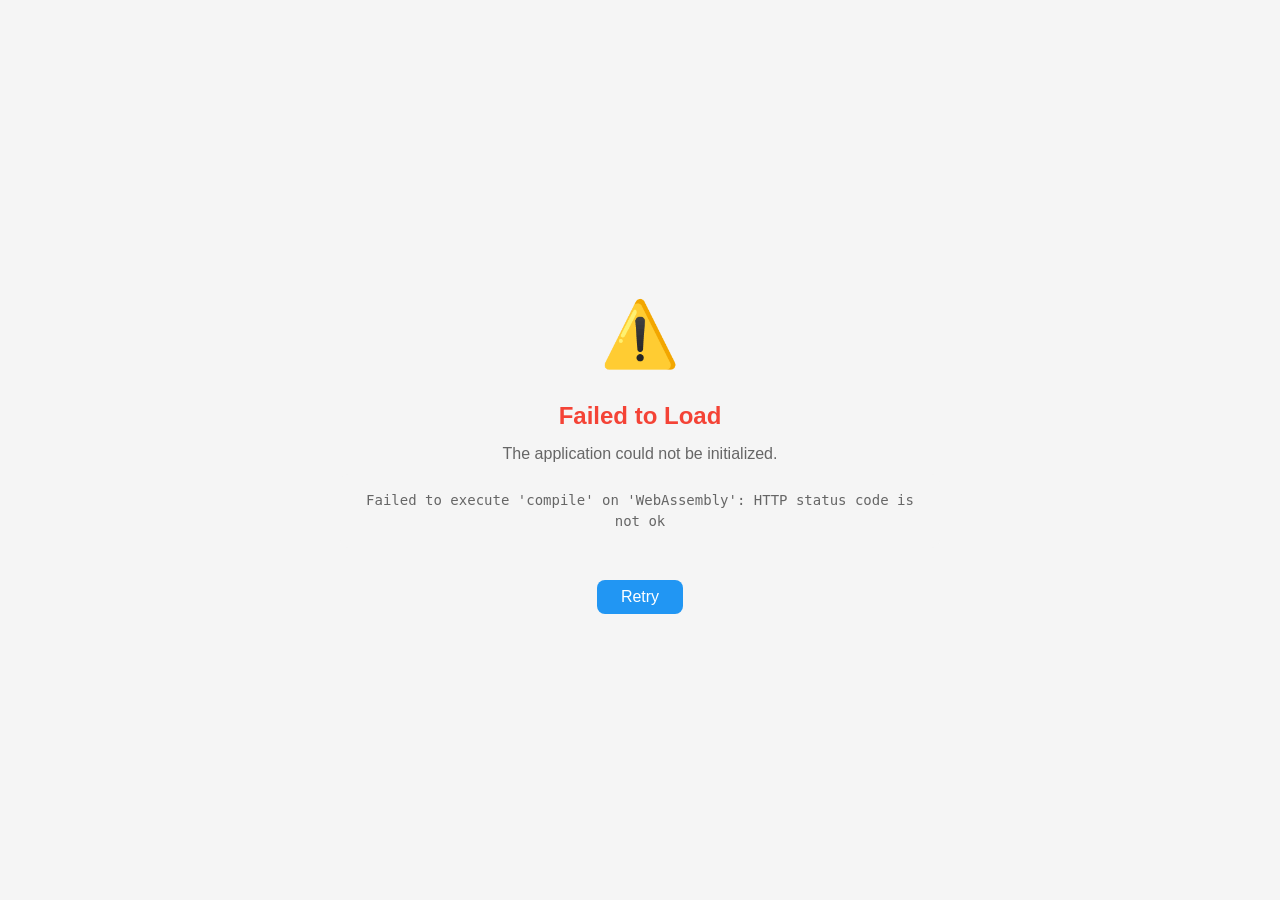
==== Public/index.html @ 5cc2310c "feat: Add performance timing logs, switch default tab to News Feed - Add [PERF] timing to JS bootstr" ====
<!DOCTYPE html>
<html lang="en">
<head>
    <meta charset="UTF-8">
    <meta name="viewport" content="width=device-width, initial-scale=1.0">
    <title>Bulletin Board - RSS Feed Reader</title>

    <!-- Security Headers -->
    <meta http-equiv="Content-Security-Policy" content="default-src 'self'; script-src 'self' 'unsafe-inline' 'wasm-unsafe-eval'; style-src 'self' 'unsafe-inline'; img-src 'self' data: https:; connect-src 'self' https:; font-src 'self' data:;">

    <!-- Meta Tags -->
    <meta name="description" content="A modern RSS feed reader built with Swift WASM and LINKER framework">
    <meta name="author" content="Bulletin Board">
    <meta name="theme-color" content="#2196f3">

    <!-- Favicon -->
    <link rel="icon" href="data:image/svg+xml,<svg xmlns='http://www.w3.org/2000/svg' viewBox='0 0 100 100'><text y='.9em' font-size='90'>🗞️</text></svg>">

    <!-- Styles -->
    <link rel="stylesheet" href="styles.css">
</head>
<body>
    <!-- Root mounting point -->
    <div id="app">
        <div class="loading">
            <div class="spinner"></div>
            <p>Loading Bulletin Board...</p>
            <p class="loading-subtitle">Initializing security features & GPU effects</p>
        </div>
    </div>

    <!-- WASM Bundle -->
    <script type="module">
        import { startWasmApp } from './BulletinBoard.js'

        const pageStart = performance.now();
        console.log(`[PERF] Page script executing at ${pageStart.toFixed(1)}ms from navigationStart`);

        startWasmApp().then(() => {
            console.log(`[PERF] App fully started: ${(performance.now() - pageStart).toFixed(1)}ms from script start`);
        }).catch(err => {
            console.error('Failed to start WASM app:', err)
            document.getElementById('app').innerHTML = `
                <div class="error-container">
                    <div class="error-icon">⚠️</div>
                    <h1>Failed to Load</h1>
                    <p>The application could not be initialized.</p>
                    <p class="error-details">${err.message || 'Unknown error'}</p>
                    <button onclick="location.reload()" class="retry-button">Retry</button>
                </div>
            `
        })
    </script>
</body>
</html>
---- Public/styles.css ----
/* ===============================================
   Bulletin Board - Modern RSS Feed Reader
   Built with Swift WASM & LINKER Framework
   =============================================== */

/* Base Styles */
* {
    margin: 0;
    padding: 0;
    box-sizing: border-box;
}

:root {
    /* Colors */
    --color-primary: #2196f3;
    --color-primary-dark: #1976d2;
    --color-success: #4caf50;
    --color-warning: #ff9800;
    --color-error: #f44336;
    --color-text: #333;
    --color-text-light: #666;
    --color-text-lighter: #999;
    --color-background: #f5f5f5;
    --color-surface: #ffffff;
    --color-border: #e0e0e0;
    --color-shadow: rgba(0, 0, 0, 0.1);

    /* Spacing */
    --spacing-xs: 4px;
    --spacing-sm: 8px;
    --spacing-md: 16px;
    --spacing-lg: 24px;
    --spacing-xl: 32px;

    /* Typography */
    --font-family: -apple-system, BlinkMacSystemFont, 'Segoe UI', Roboto, Oxygen, Ubuntu, Cantarell, sans-serif;
    --font-size-sm: 14px;
    --font-size-base: 16px;
    --font-size-lg: 18px;
    --font-size-xl: 24px;

    /* Transitions */
    --transition-fast: 150ms ease;
    --transition-base: 250ms ease;
    --transition-slow: 350ms ease;

    /* Border Radius */
    --radius-sm: 4px;
    --radius-md: 8px;
    --radius-lg: 12px;
}

body {
    font-family: var(--font-family);
    font-size: var(--font-size-base);
    line-height: 1.5;
    color: var(--color-text);
    background: var(--color-background);
    -webkit-font-smoothing: antialiased;
    -moz-osx-font-smoothing: grayscale;
}

/* App Container */
#app {
    min-height: 100vh;
}

.bulletin-board-app {
    max-width: 1200px;
    margin: 0 auto;
    padding: var(--spacing-lg);
}

/* Loading State */
.loading {
    display: flex;
    flex-direction: column;
    align-items: center;
    justify-content: center;
    height: 100vh;
    gap: var(--spacing-md);
}

.spinner {
    width: 48px;
    height: 48px;
    border: 4px solid var(--color-border);
    border-top-color: var(--color-primary);
    border-radius: 50%;
    animation: spin 1s linear infinite;
}

@keyframes spin {
    to { transform: rotate(360deg); }
}

.loading p {
    color: var(--color-text-light);
    font-size: var(--font-size-lg);
}

.loading-subtitle {
    font-size: var(--font-size-sm) !important;
    color: var(--color-text-lighter) !important;
}

/* Error State */
.error-container {
    display: flex;
    flex-direction: column;
    align-items: center;
    justify-content: center;
    height: 100vh;
    padding: var(--spacing-xl);
    text-align: center;
}

.error-icon {
    font-size: 64px;
    margin-bottom: var(--spacing-md);
}

.error-container h1 {
    font-size: var(--font-size-xl);
    margin-bottom: var(--spacing-sm);
    color: var(--color-error);
}

.error-container p {
    color: var(--color-text-light);
    margin-bottom: var(--spacing-sm);
}

.error-details {
    font-family: monospace;
    font-size: var(--font-size-sm);
    color: var(--color-text-lighter);
    background: var(--color-background);
    padding: var(--spacing-md);
    border-radius: var(--radius-md);
    max-width: 600px;
}

.retry-button {
    margin-top: var(--spacing-lg);
    padding: var(--spacing-sm) var(--spacing-lg);
    background: var(--color-primary);
    color: white;
    border: none;
    border-radius: var(--radius-md);
    font-size: var(--font-size-base);
    cursor: pointer;
    transition: background var(--transition-fast);
}

.retry-button:hover {
    background: var(--color-primary-dark);
}

/* Header */
.app-header {
    margin-bottom: var(--spacing-xl);
    text-align: center;
}

.app-header h1 {
    font-size: var(--font-size-xl);
    margin-bottom: var(--spacing-sm);
    color: var(--color-text);
}

.app-stats {
    color: var(--color-text-light);
    font-size: var(--font-size-sm);
}

/* Article Cards */
.article-card {
    background: var(--color-surface);
    border-radius: var(--radius-lg);
    padding: var(--spacing-lg);
    margin-bottom: var(--spacing-md);
    box-shadow: 0 2px 4px var(--color-shadow);
    transition: box-shadow var(--transition-base), transform var(--transition-fast);
    cursor: pointer;
    will-change: transform, opacity;
}

.article-card:hover {
    box-shadow: 0 4px 8px var(--color-shadow);
    transform: translateY(-2px);
}

.article-card--read {
    opacity: 0.7;
}

.article-card--favorite {
    border-left: 4px solid var(--color-primary);
}

.article-card__header {
    margin-bottom: var(--spacing-md);
}

.article-card__category {
    display: inline-block;
    padding: var(--spacing-xs) var(--spacing-sm);
    border-radius: var(--radius-sm);
    font-size: var(--font-size-sm);
    color: white;
    margin-bottom: var(--spacing-sm);
}

.article-card__title {
    font-size: var(--font-size-lg);
    margin-bottom: var(--spacing-sm);
    color: var(--color-text);
}

.article-card__metadata {
    color: var(--color-text-lighter);
    font-size: var(--font-size-sm);
}

.article-card__content {
    margin-bottom: var(--spacing-md);
}

.article-card__image {
    width: 100%;
    height: 200px;
    object-fit: cover;
    border-radius: var(--radius-md);
    margin-bottom: var(--spacing-md);
}

.article-card__description {
    color: var(--color-text-light);
    line-height: 1.6;
}

.article-card__keywords {
    display: flex;
    flex-wrap: wrap;
    gap: var(--spacing-xs);
    margin-top: var(--spacing-sm);
}

.article-card__keyword {
    padding: var(--spacing-xs) var(--spacing-sm);
    background: var(--color-background);
    border-radius: var(--radius-sm);
    font-size: var(--font-size-sm);
    color: var(--color-text-light);
}

.article-card__footer {
    display: flex;
    align-items: center;
    gap: var(--spacing-md);
}

.article-card__action {
    padding: var(--spacing-sm) var(--spacing-md);
    background: none;
    border: 1px solid var(--color-border);
    border-radius: var(--radius-md);
    cursor: pointer;
    font-size: var(--font-size-base);
    transition: background var(--transition-fast), border-color var(--transition-fast);
}

.article-card__action:hover {
    background: var(--color-background);
    border-color: var(--color-primary);
}

.article-card__favorite {
    color: var(--color-warning);
}

.article-card__read-indicator {
    color: var(--color-text-lighter);
}

.article-card__link {
    margin-left: auto;
    color: var(--color-primary);
    text-decoration: none;
    font-weight: 500;
    transition: color var(--transition-fast);
}

.article-card__link:hover {
    color: var(--color-primary-dark);
}

/* Empty State */
.app-empty {
    text-align: center;
    padding: var(--spacing-xl);
    color: var(--color-text-light);
}

/* Footer */
.app-footer {
    margin-top: var(--spacing-xl);
    padding-top: var(--spacing-lg);
    border-top: 1px solid var(--color-border);
    text-align: center;
    color: var(--color-text-light);
    font-size: var(--font-size-sm);
}

/* GPU-Ready Classes (for LINKER GPU effects) */
.feed-manager-modal,
.search-bar {
    will-change: transform, opacity;
}

/* Responsive Design */
@media (max-width: 768px) {
    .bulletin-board-app {
        padding: var(--spacing-md);
    }

    .article-card {
        padding: var(--spacing-md);
    }

    .app-header h1 {
        font-size: var(--font-size-lg);
    }
}

/* Dark Mode Support (future) */
@media (prefers-color-scheme: dark) {
    /* Dark mode styles can be added here */
}

/* ===============================================
   Phase 1 New Components
   =============================================== */

/* Search Bar */
.search-bar {
    display: flex;
    align-items: center;
    gap: var(--spacing-sm);
    padding: var(--spacing-md);
    background: var(--color-surface);
    border-radius: var(--radius-lg);
    box-shadow: 0 2px 4px var(--color-shadow);
    margin-bottom: var(--spacing-md);
}

.search-bar__input {
    flex: 1;
    padding: var(--spacing-sm) var(--spacing-md);
    border: 1px solid var(--color-border);
    border-radius: var(--radius-md);
    font-size: var(--font-size-base);
    font-family: var(--font-family);
    transition: border-color var(--transition-fast);
}

.search-bar__input:focus {
    outline: none;
    border-color: var(--color-primary);
}

.search-bar__actions {
    display: flex;
    align-items: center;
    gap: var(--spacing-sm);
}

.search-bar__icon {
    color: var(--color-text-lighter);
    font-size: var(--font-size-lg);
}

.search-bar__clear {
    padding: var(--spacing-xs);
    background: none;
    border: none;
    cursor: pointer;
    color: var(--color-text-lighter);
    font-size: var(--font-size-lg);
    transition: color var(--transition-fast);
}

.search-bar__clear:hover {
    color: var(--color-error);
}

.search-bar__status-container {
    min-width: 80px;
    text-align: right;
}

.search-bar__status {
    font-size: var(--font-size-sm);
    color: var(--color-text-lighter);
}

.search-bar__status--searching {
    color: var(--color-primary);
}

.search-bar__status--results {
    color: var(--color-success);
}

/* Toolbar */
.app-toolbar {
    display: flex;
    gap: var(--spacing-md);
    padding: var(--spacing-md);
    margin-bottom: var(--spacing-lg);
}

.toolbar-button {
    padding: var(--spacing-sm) var(--spacing-lg);
    background: var(--color-surface);
    border: 1px solid var(--color-border);
    border-radius: var(--radius-md);
    font-size: var(--font-size-base);
    font-family: var(--font-family);
    cursor: pointer;
    transition: all var(--transition-fast);
}

.toolbar-button:hover {
    background: var(--color-background);
    border-color: var(--color-primary);
    transform: translateY(-1px);
    box-shadow: 0 2px 4px var(--color-shadow);
}

.toolbar-button--primary {
    background: var(--color-primary);
    color: white;
    border-color: var(--color-primary);
}

.toolbar-button--primary:hover {
    background: var(--color-primary-dark);
    border-color: var(--color-primary-dark);
}

/* Feed Manager Modal */
.modal-overlay {
    position: fixed;
    top: 0;
    left: 0;
    right: 0;
    bottom: 0;
    background: rgba(0, 0, 0, 0.5);
    display: flex;
    align-items: center;
    justify-content: center;
    z-index: 1000;
    animation: fadeIn var(--transition-base);
}

@keyframes fadeIn {
    from { opacity: 0; }
    to { opacity: 1; }
}

.feed-manager {
    background: var(--color-surface);
    border-radius: var(--radius-lg);
    max-width: 600px;
    width: 90%;
    max-height: 80vh;
    display: flex;
    flex-direction: column;
    box-shadow: 0 8px 32px rgba(0, 0, 0, 0.2);
    animation: slideUp var(--transition-base);
}

@keyframes slideUp {
    from {
        opacity: 0;
        transform: translateY(20px);
    }
    to {
        opacity: 1;
        transform: translateY(0);
    }
}

.feed-manager__header {
    display: flex;
    align-items: center;
    justify-content: space-between;
    padding: var(--spacing-lg);
    border-bottom: 1px solid var(--color-border);
}

.feed-manager__title {
    font-size: var(--font-size-xl);
    margin: 0;
}

.feed-manager__close {
    padding: var(--spacing-xs);
    background: none;
    border: none;
    font-size: var(--font-size-xl);
    cursor: pointer;
    color: var(--color-text-lighter);
    transition: color var(--transition-fast);
}

.feed-manager__close:hover {
    color: var(--color-error);
}

.feed-manager__content {
    flex: 1;
    overflow-y: auto;
    padding: var(--spacing-lg);
}

.feed-manager__list {
    display: flex;
    flex-direction: column;
    gap: var(--spacing-md);
    padding: var(--spacing-md) var(--spacing-lg);
    overflow-y: auto;
    flex: 1;
}

.feed-manager__empty {
    text-align: center;
    padding: var(--spacing-xl);
    color: var(--color-text-light);
}

.feed-manager__error {
    padding: var(--spacing-sm) var(--spacing-lg);
    color: var(--color-danger);
    font-size: var(--font-size-sm);
}

.feed-item {
    display: flex;
    justify-content: space-between;
    align-items: center;
    padding: var(--spacing-md);
    background: var(--color-background);
    border-radius: var(--radius-md);
    border-left: 4px solid var(--color-success);
}

.feed-item--disabled {
    opacity: 0.6;
    border-left-color: var(--color-text-lighter);
}

.feed-item--error {
    border-left-color: var(--color-error);
}

.feed-item__info {
    flex: 1;
}

.feed-item__title {
    margin: 0 0 var(--spacing-xs) 0;
    font-size: var(--font-size-lg);
}

.feed-item__url {
    margin: 0 0 var(--spacing-xs) 0;
    font-size: var(--font-size-sm);
    color: var(--color-text-lighter);
}

.feed-item__stats {
    font-size: var(--font-size-sm);
    color: var(--color-text-light);
}

.feed-item__actions {
    display: flex;
    gap: var(--spacing-sm);
}

.feed-item__action {
    padding: var(--spacing-sm);
    background: none;
    border: 1px solid var(--color-border);
    border-radius: var(--radius-sm);
    cursor: pointer;
    font-size: var(--font-size-lg);
    transition: all var(--transition-fast);
}

.feed-item__action:hover {
    background: var(--color-surface);
    border-color: var(--color-primary);
}

.feed-item__action--danger:hover {
    border-color: var(--color-error);
    color: var(--color-error);
}

.feed-form {
    display: flex;
    flex-direction: row;
    gap: var(--spacing-sm);
    padding: var(--spacing-md) var(--spacing-lg);
}

.feed-form label {
    font-weight: 500;
    margin-bottom: var(--spacing-xs);
}

.feed-form input {
    flex: 1;
    padding: var(--spacing-sm) var(--spacing-md);
    border: 1px solid var(--color-border);
    border-radius: var(--radius-md);
    font-size: var(--font-size-base);
    font-family: var(--font-family);
    transition: border-color var(--transition-fast);
}

.feed-form input:focus {
    outline: none;
    border-color: var(--color-primary);
}

.feed-form__submit {
    padding: var(--spacing-sm) var(--spacing-lg);
    background: var(--color-primary);
    color: white;
    border: none;
    border-radius: var(--radius-md);
    font-size: var(--font-size-base);
    font-weight: 500;
    cursor: pointer;
    transition: background var(--transition-fast);
    white-space: nowrap;
}

.feed-form__submit:hover {
    background: var(--color-primary-dark);
}

.feed-manager__footer {
    padding: var(--spacing-lg);
    border-top: 1px solid var(--color-border);
    display: flex;
    justify-content: flex-end;
    gap: var(--spacing-md);
}

.feed-manager__add,
.feed-manager__cancel {
    padding: var(--spacing-sm) var(--spacing-lg);
    border: 1px solid var(--color-border);
    border-radius: var(--radius-md);
    font-size: var(--font-size-base);
    cursor: pointer;
    transition: all var(--transition-fast);
}

.feed-manager__add {
    background: var(--color-primary);
    color: white;
    border-color: var(--color-primary);
}

.feed-manager__add:hover {
    background: var(--color-primary-dark);
}

.feed-manager__cancel {
    background: var(--color-surface);
}

.feed-manager__cancel:hover {
    background: var(--color-background);
}

/* Toast Notifications */
.toast {
    position: fixed;
    bottom: var(--spacing-xl);
    right: var(--spacing-xl);
    background: var(--color-success);
    color: white;
    padding: var(--spacing-md) var(--spacing-lg);
    border-radius: var(--radius-md);
    box-shadow: 0 4px 12px rgba(0, 0, 0, 0.15);
    display: flex;
    align-items: center;
    gap: var(--spacing-md);
    z-index: 2000;
    animation: slideInRight var(--transition-base);
}

@keyframes slideInRight {
    from {
        opacity: 0;
        transform: translateX(100px);
    }
    to {
        opacity: 1;
        transform: translateX(0);
    }
}

.toast--success {
    background: var(--color-success);
}

.toast--error {
    background: var(--color-error);
}

.toast--warning {
    background: var(--color-warning);
}

.toast__message {
    flex: 1;
}

.toast__close {
    padding: var(--spacing-xs);
    background: none;
    border: none;
    color: white;
    font-size: var(--font-size-lg);
    cursor: pointer;
    opacity: 0.8;
    transition: opacity var(--transition-fast);
}

.toast__close:hover {
    opacity: 1;
}

/* Error Message (reusing ErrorMessage component styles) */
.error-message {
    padding: var(--spacing-md);
    background: var(--color-error);
    color: white;
    border-radius: var(--radius-md);
    margin-bottom: var(--spacing-md);
    display: flex;
    justify-content: space-between;
    align-items: center;
}

.error-message__text {
    flex: 1;
}

.error-message__dismiss {
    padding: var(--spacing-xs) var(--spacing-sm);
    background: none;
    border: none;
    color: white;
    cursor: pointer;
    font-size: var(--font-size-lg);
    opacity: 0.8;
    transition: opacity var(--transition-fast);
}

.error-message__dismiss:hover {
    opacity: 1;
}

/* Tab Navigation */
.tab-nav {
    display: flex;
    gap: var(--spacing-sm);
    padding: var(--spacing-md);
    background: var(--color-surface);
    border-bottom: 2px solid var(--color-border);
    justify-content: center;
}

.tab-button {
    padding: var(--spacing-sm) var(--spacing-lg);
    background: transparent;
    border: 2px solid transparent;
    border-radius: var(--radius-md);
    color: var(--color-text-light);
    font-size: var(--font-size-base);
    font-weight: 500;
    cursor: pointer;
    transition: all var(--transition-base);
}

.tab-button:hover {
    background: var(--color-background);
    color: var(--color-text);
}

.tab-button--active {
    background: var(--color-primary);
    color: white;
    border-color: var(--color-primary-dark);
}

.tab-button--active:hover {
    background: var(--color-primary-dark);
}

/* WebGPU Test Grid */
.webgpu-grid {
    display: grid;
    grid-template-columns: repeat(5, 1fr);
    gap: 1rem;
    padding: 2rem;
    max-width: 1200px;
    margin: 0 auto;
    position: relative;
    z-index: 2;
}

.grid-cell {
    min-height: 120px;
    border-radius: 8px;
    position: relative;
    overflow: visible;
}

.shadow-test-box {
    padding: 2rem;
    background: white;
    margin: 2rem auto;
    max-width: 600px;
    border-radius: 8px;
}

#draggable-image-container {
    position: fixed;
    cursor: move;
    z-index: 0;
    user-select: none;
    pointer-events: auto;
}

#draggable-image-container img {
    width: 400px;
    height: 300px;
    border: 3px solid white;
    border-radius: 8px;
    box-shadow: 0 4px 12px rgba(0,0,0,0.3);
    user-select: none;
    pointer-events: none;
}
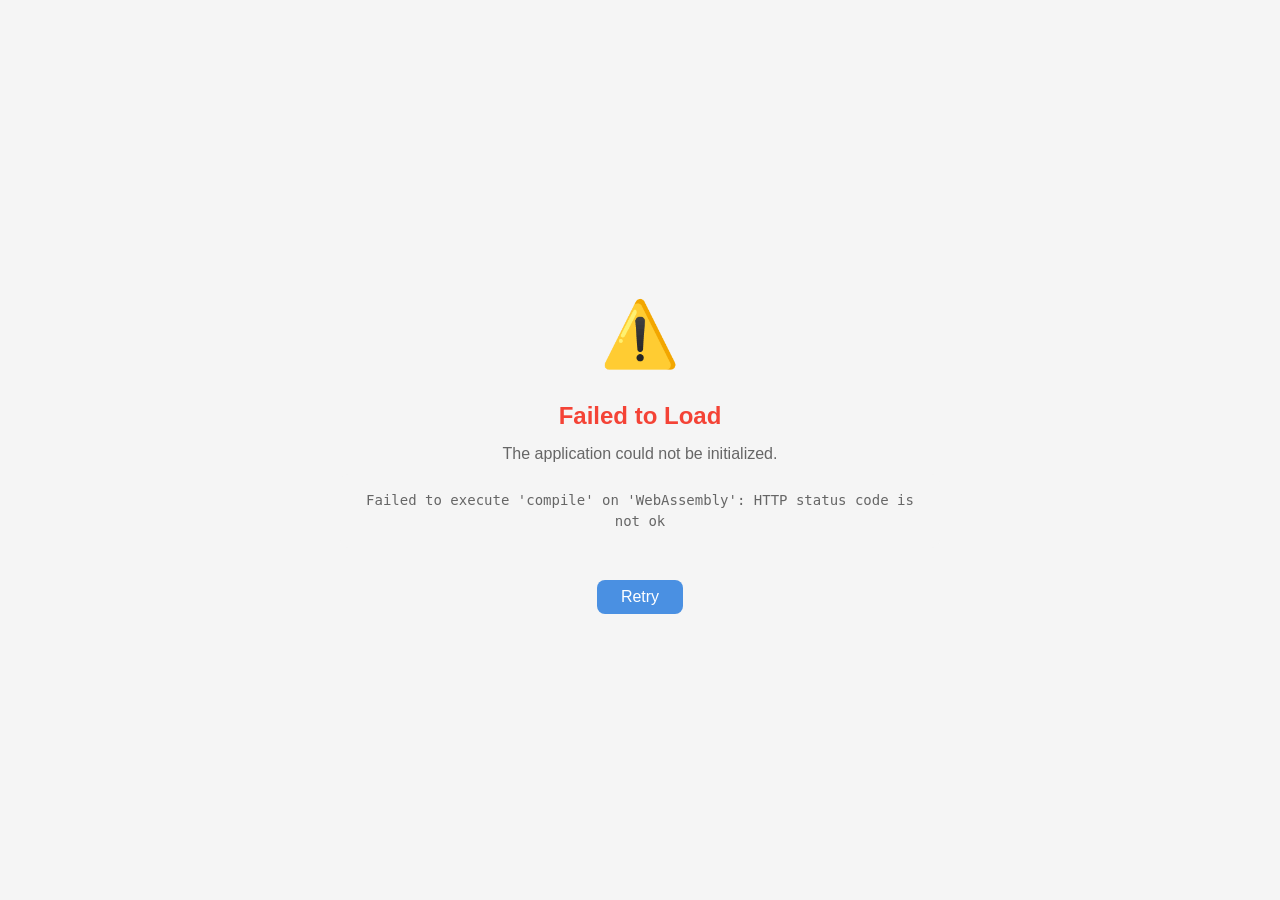
==== commit 437697dc: "fix: Defer NLP/search to post-mount, extract images from HTML, semi-transparent blur panels - Move s" ====
--- a/Public/index.html
+++ b/Public/index.html
@@ -18,6 +18,9 @@
 
     <!-- Styles -->
     <link rel="stylesheet" href="styles.css">
+
+    <!-- Preload WASM for faster startup -->
+    <link rel="preload" href="BulletinBoard.wasm" as="fetch" type="application/wasm" crossorigin>
 </head>
 <body>
     <!-- Root mounting point -->
@@ -31,6 +34,12 @@
 
     <!-- WASM Bundle -->
     <script type="module">
+        if ('serviceWorker' in navigator) {
+            navigator.serviceWorker.register('./sw.js').then(reg => {
+                console.log('[SW] Registered:', reg.scope);
+            }).catch(err => console.warn('[SW] Registration failed:', err));
+        }
+
         import { startWasmApp } from './BulletinBoard.js'
 
         const pageStart = performance.now();
--- a/Public/styles.css
+++ b/Public/styles.css
@@ -1,9 +1,3 @@
-/* ===============================================
-   Bulletin Board - Modern RSS Feed Reader
-   Built with Swift WASM & LINKER Framework
-   =============================================== */
-
-/* Base Styles */
 * {
     margin: 0;
     padding: 0;
@@ -11,56 +5,97 @@
 }
 
 :root {
-    /* Colors */
-    --color-primary: #2196f3;
-    --color-primary-dark: #1976d2;
+    --color-brand-primary: #4a90e2;
+    --color-brand-primary-dark: #357abd;
+    --color-brand-secondary: #f5a623;
+    --color-brand-secondary-dark: #f88d1f;
+
+    --color-primary: #4a90e2;
+    --color-primary-dark: #357abd;
+    --color-primary-light: #6ba3e8;
+    --color-accent: #f5a623;
+    --color-accent-dark: #f88d1f;
+
     --color-success: #4caf50;
+    --color-success-light: #81c784;
     --color-warning: #ff9800;
+    --color-warning-light: #ffb74d;
     --color-error: #f44336;
-    --color-text: #333;
-    --color-text-light: #666;
-    --color-text-lighter: #999;
+    --color-error-light: #e57373;
+    --color-info: #2196f3;
+    --color-info-light: #64b5f6;
+
+    --color-text: #1a1a1a;
+    --color-text-secondary: #4a4a4a;
+    --color-text-light: #666666;
+    --color-text-lighter: #999999;
+    --color-text-disabled: #bdbdbd;
+
     --color-background: #f5f5f5;
+    --color-background-elevated: #fafafa;
     --color-surface: #ffffff;
+    --color-surface-hover: #f8f8f8;
     --color-border: #e0e0e0;
-    --color-shadow: rgba(0, 0, 0, 0.1);
-
-    /* Spacing */
+    --color-border-light: #eeeeee;
+    --color-divider: #e0e0e0;
+
+    --color-danger: #f44336;
+
     --spacing-xs: 4px;
     --spacing-sm: 8px;
     --spacing-md: 16px;
     --spacing-lg: 24px;
     --spacing-xl: 32px;
-
-    /* Typography */
+    --spacing-2xl: 48px;
+
     --font-family: -apple-system, BlinkMacSystemFont, 'Segoe UI', Roboto, Oxygen, Ubuntu, Cantarell, sans-serif;
+    --font-size-xs: 12px;
     --font-size-sm: 14px;
     --font-size-base: 16px;
     --font-size-lg: 18px;
     --font-size-xl: 24px;
-
-    /* Transitions */
+    --font-size-2xl: 32px;
+
+    --font-weight-normal: 400;
+    --font-weight-medium: 500;
+    --font-weight-semibold: 600;
+    --font-weight-bold: 700;
+
+    --line-height-tight: 1.25;
+    --line-height-normal: 1.5;
+    --line-height-relaxed: 1.65;
+    --line-height-loose: 1.8;
+
     --transition-fast: 150ms ease;
     --transition-base: 250ms ease;
     --transition-slow: 350ms ease;
 
-    /* Border Radius */
     --radius-sm: 4px;
     --radius-md: 8px;
     --radius-lg: 12px;
+    --radius-xl: 16px;
+    --radius-full: 9999px;
+
+    --z-dropdown: 1000;
+    --z-sticky: 1020;
+    --z-fixed: 1030;
+    --z-modal-backdrop: 1040;
+    --z-modal: 1050;
+    --z-popover: 1060;
+    --z-tooltip: 1070;
 }
 
 body {
     font-family: var(--font-family);
     font-size: var(--font-size-base);
-    line-height: 1.5;
+    font-weight: var(--font-weight-normal);
+    line-height: var(--line-height-normal);
     color: var(--color-text);
     background: var(--color-background);
     -webkit-font-smoothing: antialiased;
     -moz-osx-font-smoothing: grayscale;
 }
 
-/* App Container */
 #app {
     min-height: 100vh;
 }
@@ -71,7 +106,6 @@
     padding: var(--spacing-lg);
 }
 
-/* Loading State */
 .loading {
     display: flex;
     flex-direction: column;
@@ -94,6 +128,11 @@
     to { transform: rotate(360deg); }
 }
 
+@keyframes skeleton-shimmer {
+    0% { background-position: 200% 0; }
+    100% { background-position: -200% 0; }
+}
+
 .loading p {
     color: var(--color-text-light);
     font-size: var(--font-size-lg);
@@ -104,7 +143,6 @@
     color: var(--color-text-lighter) !important;
 }
 
-/* Error State */
 .error-container {
     display: flex;
     flex-direction: column;
@@ -122,6 +160,7 @@
 
 .error-container h1 {
     font-size: var(--font-size-xl);
+    font-weight: var(--font-weight-bold);
     margin-bottom: var(--spacing-sm);
     color: var(--color-error);
 }
@@ -157,7 +196,6 @@
     background: var(--color-primary-dark);
 }
 
-/* Header */
 .app-header {
     margin-bottom: var(--spacing-xl);
     text-align: center;
@@ -165,6 +203,7 @@
 
 .app-header h1 {
     font-size: var(--font-size-xl);
+    font-weight: var(--font-weight-bold);
     margin-bottom: var(--spacing-sm);
     color: var(--color-text);
 }
@@ -174,21 +213,20 @@
     font-size: var(--font-size-sm);
 }
 
-/* Article Cards */
 .article-card {
     background: var(--color-surface);
     border-radius: var(--radius-lg);
     padding: var(--spacing-lg);
     margin-bottom: var(--spacing-md);
-    box-shadow: 0 2px 4px var(--color-shadow);
+    box-shadow: none;
     transition: box-shadow var(--transition-base), transform var(--transition-fast);
     cursor: pointer;
     will-change: transform, opacity;
 }
 
 .article-card:hover {
-    box-shadow: 0 4px 8px var(--color-shadow);
-    transform: translateY(-2px);
+    box-shadow: none;
+    transform: translateY(-4px);
 }
 
 .article-card--read {
@@ -197,6 +235,11 @@
 
 .article-card--favorite {
     border-left: 4px solid var(--color-primary);
+}
+
+.article-card--selected {
+    outline: 2px solid var(--color-primary);
+    outline-offset: -2px;
 }
 
 .article-card__header {
@@ -214,6 +257,7 @@
 
 .article-card__title {
     font-size: var(--font-size-lg);
+    font-weight: var(--font-weight-semibold);
     margin-bottom: var(--spacing-sm);
     color: var(--color-text);
 }
@@ -235,9 +279,48 @@
     margin-bottom: var(--spacing-md);
 }
 
+.article-card__hero {
+    margin: calc(-1 * var(--spacing-lg)) calc(-1 * var(--spacing-lg)) var(--spacing-md);
+    height: 180px;
+    overflow: hidden;
+    border-radius: var(--radius-lg) var(--radius-lg) 0 0;
+    position: relative;
+}
+
+.article-card__hero::before {
+    content: '';
+    position: absolute;
+    inset: 0;
+    background: linear-gradient(90deg, var(--color-background) 25%, var(--color-border) 50%, var(--color-background) 75%);
+    background-size: 200% 100%;
+    animation: skeleton-shimmer 1.5s ease-in-out infinite;
+    z-index: 1;
+}
+
+.article-card__hero:has(.loaded)::before {
+    display: none;
+}
+
+.article-card__hero-img {
+    width: 100%;
+    height: 100%;
+    object-fit: cover;
+    opacity: 0;
+    transition: opacity 0.3s ease;
+}
+
+.article-card__hero-img.loaded {
+    opacity: 1;
+}
+
+.article-card__hero--placeholder {
+    height: 60px;
+    background: linear-gradient(135deg, var(--color-background) 0%, var(--color-border) 50%, var(--color-background) 100%);
+}
+
 .article-card__description {
     color: var(--color-text-light);
-    line-height: 1.6;
+    line-height: var(--line-height-relaxed);
 }
 
 .article-card__keywords {
@@ -288,7 +371,7 @@
     margin-left: auto;
     color: var(--color-primary);
     text-decoration: none;
-    font-weight: 500;
+    font-weight: var(--font-weight-medium);
     transition: color var(--transition-fast);
 }
 
@@ -296,14 +379,12 @@
     color: var(--color-primary-dark);
 }
 
-/* Empty State */
 .app-empty {
     text-align: center;
     padding: var(--spacing-xl);
     color: var(--color-text-light);
 }
 
-/* Footer */
 .app-footer {
     margin-top: var(--spacing-xl);
     padding-top: var(--spacing-lg);
@@ -313,37 +394,107 @@
     font-size: var(--font-size-sm);
 }
 
-/* GPU-Ready Classes (for LINKER GPU effects) */
 .feed-manager-modal,
 .search-bar {
     will-change: transform, opacity;
 }
 
-/* Responsive Design */
 @media (max-width: 768px) {
     .bulletin-board-app {
-        padding: var(--spacing-md);
+        padding: var(--spacing-sm);
     }
 
     .article-card {
         padding: var(--spacing-md);
     }
 
+    .article-card__hero {
+        margin: calc(-1 * var(--spacing-md)) calc(-1 * var(--spacing-md)) var(--spacing-sm);
+        height: 120px;
+    }
+
+    .app-header {
+        padding: var(--spacing-md) var(--spacing-sm);
+    }
+
     .app-header h1 {
         font-size: var(--font-size-lg);
     }
-}
-
-/* Dark Mode Support (future) */
-@media (prefers-color-scheme: dark) {
-    /* Dark mode styles can be added here */
-}
-
-/* ===============================================
-   Phase 1 New Components
-   =============================================== */
-
-/* Search Bar */
+
+    .app-toolbar {
+        gap: var(--spacing-xs);
+        padding: var(--spacing-md) var(--spacing-sm);
+    }
+
+    .toolbar-actions {
+        display: grid;
+        grid-template-columns: 1fr 1fr;
+        gap: var(--spacing-xs);
+        width: 100%;
+    }
+
+    .toolbar-button {
+        padding: 12px var(--spacing-md);
+        min-height: 44px;
+        font-size: var(--font-size-sm);
+        white-space: nowrap;
+    }
+
+    .date-filter-group {
+        display: flex;
+        gap: var(--spacing-xs);
+        overflow-x: auto;
+        -webkit-overflow-scrolling: touch;
+        scrollbar-width: none;
+        padding-bottom: var(--spacing-xs);
+    }
+
+    .date-filter-group::-webkit-scrollbar {
+        display: none;
+    }
+
+    .date-filter-pill {
+        padding: 10px 16px;
+        min-height: 44px;
+        font-size: var(--font-size-sm);
+        flex-shrink: 0;
+    }
+
+    .sort-group {
+        display: flex;
+        gap: var(--spacing-xs);
+        overflow-x: auto;
+        -webkit-overflow-scrolling: touch;
+        scrollbar-width: none;
+    }
+
+    .sort-group::-webkit-scrollbar {
+        display: none;
+    }
+
+    .sort-group .date-filter-pill {
+        padding: 10px 16px;
+        min-height: 44px;
+        font-size: var(--font-size-sm);
+        flex-shrink: 0;
+    }
+
+    .search-button {
+        min-width: 44px;
+        min-height: 44px;
+        padding: 10px;
+    }
+
+    .search-bar__input {
+        min-height: 44px;
+    }
+
+    .article-card__actions button {
+        min-height: 44px;
+        padding: 10px 14px;
+    }
+}
+
 .search-bar {
     display: flex;
     align-items: center;
@@ -351,7 +502,7 @@
     padding: var(--spacing-md);
     background: var(--color-surface);
     border-radius: var(--radius-lg);
-    box-shadow: 0 2px 4px var(--color-shadow);
+    box-shadow: none;
     margin-bottom: var(--spacing-md);
 }
 
@@ -413,12 +564,13 @@
     color: var(--color-success);
 }
 
-/* Toolbar */
 .app-toolbar {
     display: flex;
+    flex-wrap: wrap;
     gap: var(--spacing-md);
     padding: var(--spacing-md);
     margin-bottom: var(--spacing-lg);
+    align-items: center;
 }
 
 .toolbar-button {
@@ -436,7 +588,7 @@
     background: var(--color-background);
     border-color: var(--color-primary);
     transform: translateY(-1px);
-    box-shadow: 0 2px 4px var(--color-shadow);
+    box-shadow: none;
 }
 
 .toolbar-button--primary {
@@ -450,7 +602,136 @@
     border-color: var(--color-primary-dark);
 }
 
-/* Feed Manager Modal */
+.toolbar-button--active {
+    background: var(--color-primary);
+    color: white;
+    border-color: var(--color-primary);
+}
+
+.toolbar-button--active:hover {
+    background: var(--color-primary-dark);
+    border-color: var(--color-primary-dark);
+}
+
+.toolbar-button--secondary {
+    background: transparent;
+    color: var(--color-primary);
+    border: 1px solid var(--color-primary);
+}
+
+.toolbar-button--secondary:hover {
+    background: var(--color-primary);
+    color: white;
+}
+
+.toolbar-button--toggle {
+    background: var(--color-surface);
+    color: var(--color-text-light);
+    border: 1px solid var(--color-border);
+}
+
+.toolbar-button--toggle:hover {
+    border-color: var(--color-primary);
+    color: var(--color-primary);
+}
+
+.toolbar-button--toggle.toolbar-button--active {
+    background: var(--color-primary);
+    color: white;
+    border-color: var(--color-primary);
+}
+
+.toolbar-button--icon-only {
+    width: 40px;
+    height: 40px;
+    padding: 0;
+    display: inline-flex;
+    align-items: center;
+    justify-content: center;
+    border-radius: var(--radius-md);
+}
+
+.toolbar-group {
+    display: flex;
+    flex-direction: row;
+    align-items: center;
+    gap: var(--spacing-xs);
+}
+
+.toolbar-separator {
+    width: 1px;
+    height: 24px;
+    background: var(--color-border);
+    margin: 0 var(--spacing-xs);
+    flex-shrink: 0;
+}
+
+.toolbar-icon {
+    display: inline-flex;
+    align-items: center;
+    justify-content: center;
+    width: 16px;
+    height: 16px;
+    flex-shrink: 0;
+}
+
+.toolbar-icon + span {
+    margin-left: var(--spacing-xs);
+}
+
+@media (max-width: 768px) {
+    .toolbar-button--icon-only {
+        width: 44px;
+        height: 44px;
+    }
+
+    .toolbar-group {
+        flex-wrap: wrap;
+    }
+
+    .toolbar-separator {
+        display: none;
+    }
+}
+
+.date-filter-group {
+    display: flex;
+    align-items: center;
+    gap: var(--spacing-xs);
+    margin-left: auto;
+}
+
+.date-filter-pill {
+    padding: var(--spacing-xs) var(--spacing-sm);
+    border: 1px solid var(--color-border);
+    border-radius: 16px;
+    background: var(--color-surface);
+    font-size: var(--font-size-sm);
+    font-family: var(--font-family);
+    cursor: pointer;
+    white-space: nowrap;
+    transition: all var(--transition-fast);
+    display: inline-flex;
+    align-items: center;
+}
+
+.date-filter-pill:hover {
+    border-color: var(--color-primary);
+    color: var(--color-primary);
+}
+
+.date-filter-pill--active {
+    background: var(--color-primary);
+    color: white;
+    border-color: var(--color-primary);
+}
+
+.date-filter-pill--active:hover {
+    background: var(--color-primary-dark);
+    border-color: var(--color-primary-dark);
+    color: white;
+}
+
 .modal-overlay {
     position: fixed;
     top: 0;
@@ -458,6 +739,8 @@
     right: 0;
     bottom: 0;
     background: rgba(0, 0, 0, 0.5);
+    backdrop-filter: blur(4px);
+    -webkit-backdrop-filter: blur(4px);
     display: flex;
     align-items: center;
     justify-content: center;
@@ -478,19 +761,21 @@
     max-height: 80vh;
     display: flex;
     flex-direction: column;
-    box-shadow: 0 8px 32px rgba(0, 0, 0, 0.2);
-    animation: slideUp var(--transition-base);
-}
-
-@keyframes slideUp {
-    from {
-        opacity: 0;
-        transform: translateY(20px);
-    }
-    to {
-        opacity: 1;
-        transform: translateY(0);
-    }
+    box-shadow: none;
+    animation: panel-slide-up 300ms cubic-bezier(0.16, 1, 0.3, 1);
+}
+
+.feed-manager--blurred {
+    background: rgba(255, 255, 255, 0.75);
+}
+
+body.theme-dark .feed-manager--blurred {
+    background: rgba(30, 30, 30, 0.75);
+}
+
+@keyframes panel-slide-up {
+    from { opacity: 0; transform: translateY(24px) scale(0.98); }
+    to { opacity: 1; transform: translateY(0) scale(1); }
 }
 
 .feed-manager__header {
@@ -619,7 +904,7 @@
 }
 
 .feed-form label {
-    font-weight: 500;
+    font-weight: var(--font-weight-medium);
     margin-bottom: var(--spacing-xs);
 }
 
@@ -645,7 +930,7 @@
     border: none;
     border-radius: var(--radius-md);
     font-size: var(--font-size-base);
-    font-weight: 500;
+    font-weight: var(--font-weight-medium);
     cursor: pointer;
     transition: background var(--transition-fast);
     white-space: nowrap;
@@ -691,7 +976,13 @@
     background: var(--color-background);
 }
 
-/* Toast Notifications */
+.feed-manager__opml {
+    display: flex;
+    gap: var(--spacing-sm);
+    padding: var(--spacing-sm) var(--spacing-lg) var(--spacing-md);
+    border-top: 1px solid var(--color-border);
+}
+
 .toast {
     position: fixed;
     bottom: var(--spacing-xl);
@@ -700,7 +991,7 @@
     color: white;
     padding: var(--spacing-md) var(--spacing-lg);
     border-radius: var(--radius-md);
-    box-shadow: 0 4px 12px rgba(0, 0, 0, 0.15);
+    box-shadow: none;
     display: flex;
     align-items: center;
     gap: var(--spacing-md);
@@ -750,7 +1041,6 @@
     opacity: 1;
 }
 
-/* Error Message (reusing ErrorMessage component styles) */
 .error-message {
     padding: var(--spacing-md);
     background: var(--color-error);
@@ -781,84 +1071,1360 @@
     opacity: 1;
 }
 
-/* Tab Navigation */
-.tab-nav {
-    display: flex;
-    gap: var(--spacing-sm);
-    padding: var(--spacing-md);
+.card-expansion-backdrop {
+    position: fixed;
+    top: 0;
+    left: 0;
+    right: 0;
+    bottom: 0;
+    background: rgba(0, 0, 0, 0.5);
+    z-index: 10000;
+    will-change: opacity;
+}
+
+.card-expansion-clone {
+    position: fixed;
+    z-index: 10001;
+    will-change: transform;
+    overflow: hidden;
     background: var(--color-surface);
-    border-bottom: 2px solid var(--color-border);
+}
+
+.article-detail-overlay {
+    position: fixed;
+    top: 0;
+    left: 0;
+    right: 0;
+    bottom: 0;
+    z-index: 1000;
+    display: flex;
+    align-items: flex-start;
     justify-content: center;
-}
-
-.tab-button {
-    padding: var(--spacing-sm) var(--spacing-lg);
-    background: transparent;
-    border: 2px solid transparent;
+    overflow-y: auto;
+    -webkit-overflow-scrolling: touch;
+    padding: var(--spacing-lg) var(--spacing-md);
+    animation: overlay-fade-in 250ms ease;
+}
+
+@keyframes overlay-fade-in {
+    from { opacity: 0; }
+    to { opacity: 1; }
+}
+
+.article-detail {
+    position: relative;
+    max-width: 800px;
+    width: 100%;
+    background: var(--color-surface);
+    border-radius: var(--radius-lg);
+    margin: var(--spacing-lg) 0;
+    animation: detail-slide-up 300ms cubic-bezier(0.16, 1, 0.3, 1);
+}
+
+@keyframes detail-slide-up {
+    from { opacity: 0; transform: translateY(24px) scale(0.98); }
+    to { opacity: 1; transform: translateY(0) scale(1); }
+}
+
+.article-detail__close-btn {
+    position: absolute;
+    top: var(--spacing-md);
+    right: var(--spacing-md);
+    width: 36px;
+    height: 36px;
+    border-radius: 50%;
+    border: none;
+    background: rgba(0, 0, 0, 0.5);
+    color: white;
+    font-size: 18px;
+    cursor: pointer;
+    display: flex;
+    align-items: center;
+    justify-content: center;
+    z-index: 10;
+    transition: background var(--transition-fast);
+}
+
+.article-detail__close-btn:hover {
+    background: rgba(0, 0, 0, 0.7);
+}
+
+.article-detail__hero {
+    width: 100%;
+    max-height: 300px;
+    overflow: hidden;
+    border-radius: var(--radius-lg) var(--radius-lg) 0 0;
+    position: relative;
+}
+
+.article-detail__hero::before {
+    content: '';
+    position: absolute;
+    inset: 0;
+    background: linear-gradient(90deg, var(--color-background) 25%, var(--color-border) 50%, var(--color-background) 75%);
+    background-size: 200% 100%;
+    animation: skeleton-shimmer 1.5s ease-in-out infinite;
+    z-index: 1;
+}
+
+.article-detail__hero:has(.loaded)::before {
+    display: none;
+}
+
+.article-detail__hero-img {
+    width: 100%;
+    height: 300px;
+    object-fit: cover;
+    display: block;
+    opacity: 0;
+    transition: opacity 0.3s ease;
+}
+
+.article-detail__hero-img.loaded {
+    opacity: 1;
+}
+
+.article-detail__hero--placeholder {
+    height: 120px;
+    background: linear-gradient(135deg, var(--color-background) 0%, var(--color-border) 50%, var(--color-background) 100%);
+    display: flex;
+    align-items: center;
+    justify-content: center;
+}
+
+.article-detail__header {
+    padding: var(--spacing-lg);
+    padding-bottom: 0;
+}
+
+.article-detail__category {
+    display: inline-block;
+    padding: 2px 10px;
+    border-radius: 12px;
+    color: white;
+    font-size: var(--font-size-sm);
+    font-weight: var(--font-weight-semibold);
+    margin-bottom: var(--spacing-sm);
+}
+
+.article-detail__title {
+    font-size: var(--font-size-xl);
+    font-weight: var(--font-weight-bold);
+    line-height: 1.3;
+    color: var(--color-text);
+    margin-bottom: var(--spacing-sm);
+}
+
+.article-detail__metadata {
+    font-size: var(--font-size-sm);
+    color: var(--color-text-light);
+    margin-bottom: var(--spacing-md);
+}
+
+.article-detail__body {
+    padding: var(--spacing-lg);
+    font-size: var(--font-size-base);
+    line-height: 1.7;
+    color: var(--color-text);
+    max-width: 70ch;
+}
+
+.article-detail__body p {
+    margin-bottom: var(--spacing-md);
+}
+
+.article-detail__keywords {
+    padding: 0 var(--spacing-lg);
+    padding-bottom: var(--spacing-md);
+    display: flex;
+    flex-wrap: wrap;
+    gap: var(--spacing-xs);
+}
+
+.article-detail__keyword {
+    display: inline-block;
+    padding: 2px 10px;
+    background: var(--color-background);
+    border-radius: 12px;
+    font-size: 12px;
+    color: var(--color-text-light);
+}
+
+.article-detail__footer {
+    display: flex;
+    align-items: center;
+    gap: var(--spacing-md);
+    padding: var(--spacing-lg);
+    border-top: 1px solid var(--color-border);
+}
+
+.article-detail__action {
+    padding: var(--spacing-sm) var(--spacing-md);
     border-radius: var(--radius-md);
-    color: var(--color-text-light);
-    font-size: var(--font-size-base);
-    font-weight: 500;
+    border: 1px solid var(--color-border);
+    background: var(--color-surface);
+    color: var(--color-text);
+    font-size: var(--font-size-sm);
     cursor: pointer;
-    transition: all var(--transition-base);
-}
-
-.tab-button:hover {
+    transition: all var(--transition-fast);
+    text-decoration: none;
+    display: inline-flex;
+    align-items: center;
+}
+
+.article-detail__action:hover {
     background: var(--color-background);
-    color: var(--color-text);
-}
-
-.tab-button--active {
+    border-color: var(--color-primary);
+    color: var(--color-primary);
+}
+
+.article-detail__action--primary {
     background: var(--color-primary);
     color: white;
-    border-color: var(--color-primary-dark);
-}
-
-.tab-button--active:hover {
+    border-color: var(--color-primary);
+    margin-left: auto;
+}
+
+.article-detail__action--primary:hover {
     background: var(--color-primary-dark);
-}
-
-/* WebGPU Test Grid */
-.webgpu-grid {
+    color: white;
+}
+
+@media (max-width: 600px) {
+    .article-detail-overlay {
+        padding: 0;
+    }
+
+    .article-detail {
+        border-radius: 0;
+        margin: 0;
+        min-height: 100vh;
+        max-width: 100%;
+    }
+
+    .article-detail__hero {
+        border-radius: 0;
+        max-height: 40vh;
+    }
+
+    .article-detail__title {
+        font-size: var(--font-size-lg);
+    }
+
+    .article-detail__body {
+        padding: var(--spacing-md);
+        font-size: var(--font-size-base);
+    }
+
+    .article-detail__footer {
+        flex-wrap: wrap;
+        gap: var(--spacing-sm);
+        padding: var(--spacing-md);
+    }
+
+    .article-detail__action {
+        flex: 1 1 calc(50% - var(--spacing-xs));
+        min-height: 44px;
+        justify-content: center;
+        padding: 12px var(--spacing-sm);
+    }
+
+    .article-detail__action--primary {
+        flex: 1 1 100%;
+        margin-left: 0;
+    }
+
+    .article-detail__close {
+        width: 44px;
+        height: 44px;
+        top: var(--spacing-sm);
+        right: var(--spacing-sm);
+    }
+}
+        font-size: var(--font-size-lg);
+    }
+}
+
+.category-filter-bar {
+    display: flex;
+    gap: 8px;
+    overflow-x: auto;
+    padding: 8px 0;
+    margin-bottom: var(--spacing-sm);
+    scrollbar-width: thin;
+    -webkit-overflow-scrolling: touch;
+}
+
+.category-filter-bar::-webkit-scrollbar {
+    height: 4px;
+}
+
+.category-filter-bar::-webkit-scrollbar-thumb {
+    background: var(--color-border);
+    border-radius: 4px;
+}
+
+.category-pill {
+    border-radius: 16px;
+    padding: 4px 12px;
+    font-size: 0.8rem;
+    border: 2px solid;
+    cursor: pointer;
+    white-space: nowrap;
+    font-weight: var(--font-weight-medium);
+    transition: all var(--transition-fast);
+    line-height: 1.4;
+    font-family: inherit;
+}
+
+.category-pill:hover {
+    transform: translateY(-1px);
+    box-shadow: none;
+}
+
+.category-pill--active {
+    color: white;
+}
+
+.category-pill--inactive {
+    background: transparent;
+}
+
+.category-pill--all-active {
+    background-color: var(--color-text);
+    border-color: var(--color-text);
+    color: var(--color-surface);
+}
+
+.article-card__badges {
+    display: flex;
+    align-items: center;
+    gap: 8px;
+    flex-wrap: wrap;
+    margin-bottom: 4px;
+}
+
+.article-card__category {
+    cursor: pointer;
+    border: none;
+    font-family: inherit;
+}
+
+.article-card__category:hover {
+    opacity: 0.85;
+    transform: scale(1.05);
+}
+
+.article-detail__badges {
+    display: flex;
+    align-items: center;
+    gap: 8px;
+    flex-wrap: wrap;
+    margin-bottom: 8px;
+}
+
+.article-detail__category {
+    cursor: pointer;
+    border: none;
+    font-family: inherit;
+}
+
+.article-detail__category:hover {
+    opacity: 0.85;
+    transform: scale(1.05);
+}
+
+.sentiment-indicator {
+    display: inline-flex;
+    align-items: center;
+    gap: 4px;
+    font-size: 0.75rem;
+    padding: 2px 8px;
+    border-radius: 8px;
+    font-weight: var(--font-weight-medium);
+    line-height: 1.4;
+}
+
+.sentiment-indicator::before {
+    content: '';
+    display: inline-block;
+    width: 6px;
+    height: 6px;
+    border-radius: 50%;
+    flex-shrink: 0;
+}
+
+.sentiment--positive::before {
+    background-color: #059669;
+}
+
+.sentiment--positive {
+    background-color: rgba(16, 185, 129, 0.15);
+    color: #059669;
+}
+
+.sentiment--neutral {
+    background-color: rgba(107, 114, 128, 0.15);
+    color: #6b7280;
+}
+
+.sentiment--neutral::before {
+    background-color: #6b7280;
+}
+
+.sentiment--negative {
+    background-color: rgba(239, 68, 68, 0.15);
+    color: #dc2626;
+}
+
+.sentiment--negative::before {
+    background-color: #dc2626;
+}
+
+.related-articles {
+    border-top: 1px solid var(--color-border);
+    margin-top: 16px;
+    padding: 12px var(--spacing-lg) 0;
+}
+
+.related-articles__title {
+    font-size: var(--font-size-sm);
+    font-weight: var(--font-weight-semibold);
+    color: var(--color-text-light);
+    text-transform: uppercase;
+    letter-spacing: 0.05em;
+    margin-bottom: 8px;
+}
+
+.related-article-item {
+    display: flex;
+    align-items: center;
+    gap: 8px;
+    padding: 8px;
+    cursor: pointer;
+    border-radius: 8px;
+    transition: background var(--transition-fast);
+}
+
+.related-article-item:hover {
+    background-color: rgba(0, 0, 0, 0.04);
+}
+
+.related-article-item__title {
+    flex: 1;
+    font-size: var(--font-size-sm);
+    color: var(--color-text);
+    overflow: hidden;
+    text-overflow: ellipsis;
+    white-space: nowrap;
+}
+
+.related-article-item__category {
+    display: inline-block;
+    font-size: 0.65rem;
+    padding: 1px 6px;
+    border-radius: 4px;
+    color: white;
+    white-space: nowrap;
+}
+
+.article-card--tinted {
+    background: rgba(255, 255, 255, 0.4);
+    box-shadow: none;
+}
+
+.article-card--tinted:hover {
+    box-shadow: none;
+    transform: translateY(-2px);
+}
+
+.article-card--tinted .article-card__title {
+    color: inherit;
+}
+
+.article-card--tinted .article-card__description {
+    color: inherit;
+    opacity: 0.85;
+}
+
+.article-card--tinted .article-card__metadata {
+    opacity: 0.7;
+}
+
+.article-card--tinted .article-card__keyword {
+    background: rgba(0, 0, 0, 0.08);
+    color: inherit;
+}
+
+.article-card--tinted .article-card__footer {
+    color: inherit;
+}
+
+.article-card--tinted .article-card__action {
+    border-color: rgba(0, 0, 0, 0.15);
+    color: inherit;
+}
+
+.article-card--tinted .article-card__link {
+    color: inherit;
+    opacity: 0.9;
+    font-weight: var(--font-weight-semibold);
+}
+
+.article-card--tinted .article-card__read-indicator {
+    color: inherit;
+    opacity: 0.6;
+}
+
+.sort-group {
+    display: flex;
+    align-items: center;
+    gap: var(--spacing-xs);
+}
+
+.sort-group__label {
+    font-size: var(--font-size-sm);
+    color: var(--color-text-light);
+    font-weight: var(--font-weight-medium);
+    white-space: nowrap;
+    margin-right: var(--spacing-xs);
+}
+
+.settings-panel {
+    background: var(--color-surface);
+    border-radius: var(--radius-lg);
+    max-width: 500px;
+    width: 90%;
+    box-shadow: none;
+    animation: panel-slide-up 300ms cubic-bezier(0.16, 1, 0.3, 1);
+}
+
+.settings-panel--blurred {
+    background: rgba(255, 255, 255, 0.75);
+}
+
+body.theme-dark .settings-panel--blurred {
+    background: rgba(30, 30, 30, 0.75);
+}
+
+.settings-panel__header {
+    display: flex;
+    align-items: center;
+    justify-content: space-between;
+    padding: var(--spacing-lg);
+    border-bottom: 1px solid var(--color-border);
+}
+
+.settings-panel__title {
+    font-size: var(--font-size-xl);
+    margin: 0;
+}
+
+.settings-panel__section {
+    padding: var(--spacing-md) var(--spacing-lg);
+    border-bottom: 1px solid var(--color-border);
+}
+
+.settings-panel__section:last-child {
+    border-bottom: none;
+}
+
+.settings-panel__section-title {
+    font-size: var(--font-size-base);
+    font-weight: var(--font-weight-semibold);
+    margin-bottom: var(--spacing-sm);
+    color: var(--color-text);
+}
+
+.settings-panel__pills {
+    display: flex;
+    gap: var(--spacing-xs);
+}
+
+.settings-panel__info {
+    font-size: var(--font-size-sm);
+    color: var(--color-text-light);
+    margin-bottom: var(--spacing-sm);
+}
+
+.settings-panel__actions {
+    display: flex;
+    flex-wrap: wrap;
+    gap: var(--spacing-sm);
+}
+
+.feed-item__edit-form {
+    display: flex;
+    gap: var(--spacing-sm);
+    margin-top: var(--spacing-sm);
+    width: 100%;
+}
+
+.feed-item__edit-input {
+    flex: 1;
+    padding: var(--spacing-xs) var(--spacing-sm);
+    border: 1px solid var(--color-border);
+    border-radius: var(--radius-sm);
+    font-size: var(--font-size-sm);
+    font-family: var(--font-family);
+}
+
+.feed-item__edit-input:focus {
+    outline: none;
+    border-color: var(--color-primary);
+}
+
+.feed-item__edit-save {
+    padding: var(--spacing-xs) var(--spacing-sm);
+    background: var(--color-primary);
+    color: white;
+    border: none;
+    border-radius: var(--radius-sm);
+    font-size: var(--font-size-sm);
+    cursor: pointer;
+}
+
+.feed-item__edit-cancel {
+    padding: var(--spacing-xs) var(--spacing-sm);
+    background: none;
+    border: 1px solid var(--color-border);
+    border-radius: var(--radius-sm);
+    font-size: var(--font-size-sm);
+    cursor: pointer;
+}
+
+.feed-item__frequency {
+    display: flex;
+    align-items: center;
+    gap: var(--spacing-xs);
+    width: 100%;
+}
+
+.feed-item__frequency-label {
+    display: flex;
+    align-items: center;
+    gap: 4px;
+    font-size: var(--font-size-xs);
+    color: var(--color-text-lighter);
+    white-space: nowrap;
+}
+
+.feed-item__frequency-select {
+    flex: 1;
+    padding: var(--spacing-xs) var(--spacing-sm);
+    border: 1px solid var(--color-border);
+    border-radius: var(--radius-sm);
+    font-size: var(--font-size-sm);
+    font-family: var(--font-family);
+    background: var(--color-surface);
+    color: var(--color-text);
+    cursor: pointer;
+    min-height: 32px;
+}
+
+.feed-item__frequency-select:focus {
+    outline: none;
+    border-color: var(--color-primary);
+}
+
+.shortcuts-grid {
     display: grid;
-    grid-template-columns: repeat(5, 1fr);
-    gap: 1rem;
-    padding: 2rem;
-    max-width: 1200px;
+    grid-template-columns: 1fr 1fr;
+    gap: var(--spacing-xs) var(--spacing-lg);
+}
+
+.shortcut-row {
+    display: flex;
+    align-items: center;
+    gap: var(--spacing-sm);
+    padding: var(--spacing-xs) 0;
+}
+
+.shortcut-key {
+    display: inline-flex;
+    align-items: center;
+    justify-content: center;
+    min-width: 28px;
+    height: 24px;
+    padding: 0 var(--spacing-xs);
+    background: var(--color-background);
+    border: 1px solid var(--color-border);
+    border-radius: var(--radius-sm);
+    font-family: 'SF Mono', 'Fira Code', 'Cascadia Code', monospace;
+    font-size: var(--font-size-xs);
+    color: var(--color-text-secondary);
+}
+
+.shortcut-desc {
+    font-size: var(--font-size-sm);
+    color: var(--color-text-secondary);
+}
+
+body.theme-dark {
+    --color-brand-primary: #6ba3e8;
+    --color-brand-primary-dark: #4a90e2;
+    --color-brand-secondary: #ffd666;
+    --color-brand-secondary-dark: #f5a623;
+
+    --color-primary: #6ba3e8;
+    --color-primary-dark: #4a90e2;
+    --color-primary-light: #8ab4f8;
+    --color-accent: #ffd666;
+    --color-accent-dark: #f5a623;
+
+    --color-success: #81c995;
+    --color-success-light: #a5d6a7;
+    --color-warning: #ffb74d;
+    --color-warning-light: #ffcc80;
+    --color-error: #f28b82;
+    --color-error-light: #ef9a9a;
+    --color-danger: #f28b82;
+    --color-info: #64b5f6;
+    --color-info-light: #90caf9;
+
+    --color-text: #e8e8e8;
+    --color-text-secondary: #b8b8b8;
+    --color-text-light: #999999;
+    --color-text-lighter: #666666;
+    --color-text-disabled: #4a4a4a;
+
+    --color-background: #121212;
+    --color-background-elevated: #1e1e1e;
+    --color-surface: #1e1e1e;
+    --color-surface-hover: #2a2a2a;
+    --color-border: #333333;
+    --color-border-light: #2a2a2a;
+    --color-divider: #333333;
+}
+
+body.theme-dark .article-card--tinted {
+    background: rgba(40, 40, 40, 0.6);
+}
+
+body.theme-dark .article-detail {
+    background: var(--color-surface);
+}
+
+body.theme-dark .category-column {
+    background: rgba(40, 40, 40, 0.5);
+}
+
+body.theme-dark .grid-card--tinted {
+    background: rgba(40, 40, 40, 0.6);
+}
+
+body.theme-dark .sentiment--positive {
+    background-color: rgba(16, 185, 129, 0.2);
+    color: #6ee7b7;
+}
+
+body.theme-dark .sentiment--positive::before {
+    background-color: #6ee7b7;
+}
+
+body.theme-dark .sentiment--neutral {
+    background-color: rgba(107, 114, 128, 0.2);
+    color: #9ca3af;
+}
+
+body.theme-dark .sentiment--neutral::before {
+    background-color: #9ca3af;
+}
+
+body.theme-dark .sentiment--negative {
+    background-color: rgba(239, 68, 68, 0.2);
+    color: #fca5a5;
+}
+
+body.theme-dark .sentiment--negative::before {
+    background-color: #fca5a5;
+}
+
+body.theme-dark .article-card__hero--placeholder {
+    background: linear-gradient(135deg, var(--color-background) 0%, var(--color-border) 50%, var(--color-background) 100%);
+}
+
+body.theme-dark .article-detail__hero--placeholder {
+    background: linear-gradient(135deg, var(--color-background) 0%, var(--color-border) 50%, var(--color-background) 100%);
+}
+
+body.theme-dark .related-articles {
+    border-top-color: var(--color-border);
+}
+
+body.theme-dark .related-article-item {
+    border-color: var(--color-border);
+}
+
+body.theme-dark .related-article-item:hover {
+    background: var(--color-surface-hover);
+}
+
+body.theme-dark .category-column__header {
+    background: var(--color-background);
+    border-bottom-color: var(--color-border);
+}
+
+@media (max-width: 768px) {
+    .app-toolbar {
+        gap: var(--spacing-sm);
+    }
+
+    .date-filter-group,
+    .sort-group {
+        width: 100%;
+        overflow-x: auto;
+        -webkit-overflow-scrolling: touch;
+    }
+
+    .settings-panel {
+        width: 95%;
+        max-width: none;
+    }
+
+    .settings-section {
+        padding: var(--spacing-md);
+    }
+}
+
+.article-list__spacer {
+    flex-shrink: 0;
+}
+
+.article-list--virtual {
+    display: flex;
+    flex-direction: column;
+}
+
+.lazy-image {
+    opacity: 0;
+    transition: opacity 0.3s ease;
+    background: var(--color-background);
+    min-height: 60px;
+}
+
+.lazy-image--loaded {
+    opacity: 1;
+}
+
+.discover-section {
+    padding: 0 16px 16px;
+}
+
+.discovered-feeds-list {
+    background: var(--color-surface-hover);
+    border-radius: var(--radius-md, 8px);
+    padding: 12px;
+    margin-top: 8px;
+}
+
+.discovered-feed-item {
+    display: flex;
+    align-items: center;
+    justify-content: space-between;
+    padding: 8px 0;
+    border-bottom: 1px solid var(--color-border, #e0e0e0);
+}
+
+.discovered-feed-item:last-of-type {
+    border-bottom: none;
+}
+
+.discovered-feed-item__title {
+    font-size: var(--font-size-sm, 0.875rem);
+    flex: 1;
+    overflow: hidden;
+    text-overflow: ellipsis;
+    white-space: nowrap;
+    margin-right: 8px;
+}
+
+.category-grid {
+    display: grid;
+    grid-template-columns: repeat(auto-fill, minmax(320px, 1fr));
+    gap: 16px;
+    padding: 16px;
+}
+
+.category-column {
+    display: flex;
+    flex-direction: column;
+    gap: 12px;
+    max-height: 80vh;
+    overflow-y: auto;
+    border-radius: var(--radius-lg, 12px);
+    background: var(--color-surface-hover);
+    padding: 0 8px 8px;
+}
+
+.category-column__header {
+    position: sticky;
+    top: 0;
+    background: var(--color-surface);
+    padding: 12px 8px 8px;
+    font-weight: var(--font-weight-semibold);
+    display: flex;
+    align-items: center;
+    justify-content: space-between;
+    border-bottom: 2px solid var(--color-accent, #4a90d9);
+    z-index: 1;
+}
+
+.category-column__name {
+    font-size: var(--font-size-base, 1rem);
+}
+
+.category-column__count {
+    font-size: var(--font-size-xs, 0.75rem);
+    color: #fff;
+    padding: 2px 8px;
+    border-radius: 10px;
+    font-weight: var(--font-weight-bold);
+}
+
+.grid-card {
+    padding: 12px;
+    border-radius: var(--radius-md, 8px);
+    cursor: pointer;
+    transition: var(--transition-fast, 0.15s ease);
+}
+
+.grid-card:hover {
+    transform: translateY(-1px);
+}
+
+.grid-card--tinted {
+    background: rgba(255, 255, 255, 0.4);
+}
+
+.grid-card--read {
+    opacity: 0.7;
+}
+
+.grid-card--favorite {
+    border-left: 3px solid var(--color-warning, #f0ad4e);
+}
+
+.grid-card--selected {
+    outline: 2px solid var(--color-accent, #4a90d9);
+}
+
+.grid-card__title {
+    font-size: var(--font-size-sm, 0.875rem);
+    font-weight: var(--font-weight-semibold);
+    margin: 0 0 6px 0;
+    line-height: 1.3;
+    display: -webkit-box;
+    -webkit-line-clamp: 2;
+    -webkit-box-orient: vertical;
+    overflow: hidden;
+}
+
+.grid-card__description {
+    font-size: var(--font-size-xs, 0.75rem);
+    color: var(--color-text-secondary, #666);
+    margin: 0 0 6px 0;
+    line-height: 1.4;
+    display: -webkit-box;
+    -webkit-line-clamp: 3;
+    -webkit-box-orient: vertical;
+    overflow: hidden;
+}
+
+.grid-card__keywords {
+    display: flex;
+    flex-wrap: wrap;
+    gap: 4px;
+    margin-bottom: 6px;
+}
+
+.grid-card__keyword {
+    font-size: 0.65rem;
+    background: var(--color-background);
+    padding: 1px 6px;
+    border-radius: 4px;
+}
+
+.grid-card__meta {
+    font-size: 0.65rem;
+    color: var(--color-text-lighter);
+    margin-bottom: 4px;
+}
+
+.grid-card__actions {
+    display: flex;
+    align-items: center;
+    gap: 8px;
+}
+
+.grid-card__action {
+    background: none;
+    border: none;
+    cursor: pointer;
+    font-size: 0.875rem;
+    padding: 2px;
+}
+
+.grid-card__read-indicator {
+    font-size: 0.75rem;
+    color: var(--color-text-lighter);
+}
+
+@media (max-width: 768px) {
+    .category-grid {
+        grid-template-columns: 1fr;
+    }
+
+    .category-column {
+        max-height: none;
+    }
+}
+
+.feed-preview {
+    margin: 12px 16px;
+    padding: 12px;
+    border-radius: var(--radius-md, 8px);
+    font-size: var(--font-size-sm, 0.875rem);
+}
+
+.feed-preview--loading {
+    background: rgba(66, 133, 244, 0.1);
+    color: var(--color-accent, #4a90d9);
+    border: 1px solid rgba(66, 133, 244, 0.3);
+}
+
+.feed-preview--success {
+    background: rgba(76, 175, 80, 0.1);
+    color: #2e7d32;
+    border: 1px solid rgba(76, 175, 80, 0.3);
+}
+
+.feed-preview--error {
+    background: rgba(244, 67, 54, 0.1);
+    color: #c62828;
+    border: 1px solid rgba(244, 67, 54, 0.3);
+}
+
+.feed-preview__title {
+    font-weight: var(--font-weight-semibold);
+    margin-bottom: 8px;
+}
+
+.feed-preview__subtitle {
+    font-size: var(--font-size-xs, 0.75rem);
+    opacity: 0.8;
+    margin-bottom: 6px;
+}
+
+.feed-preview__article {
+    font-size: var(--font-size-xs, 0.75rem);
+    margin-left: 8px;
+    margin-bottom: 3px;
+    opacity: 0.9;
+}
+
+body.theme-dark .feed-preview--success {
+    background: rgba(76, 175, 80, 0.15);
+    color: #81c784;
+    border-color: rgba(76, 175, 80, 0.4);
+}
+
+body.theme-dark .feed-preview--error {
+    background: rgba(244, 67, 54, 0.15);
+    color: #e57373;
+    border-color: rgba(244, 67, 54, 0.4);
+}
+
+body.theme-dark .feed-preview--loading {
+    background: rgba(66, 133, 244, 0.15);
+    color: #64b5f6;
+    border-color: rgba(66, 133, 244, 0.4);
+}
+
+.app-empty {
+    max-width: 800px;
     margin: 0 auto;
+    padding: 40px 20px;
+    text-align: center;
+}
+
+.empty-state__header h2 {
+    font-size: 2rem;
+    margin: 0 0 12px 0;
+    color: var(--color-text, #333);
+}
+
+.empty-state__header p {
+    font-size: 1.125rem;
+    color: var(--color-text-secondary, #666);
+    margin: 0 0 32px 0;
+}
+
+.empty-state__cta {
+    background: var(--color-primary);
+    color: white;
+    border: none;
+    padding: 14px 32px;
+    border-radius: var(--radius-md, 8px);
+    font-size: 1.125rem;
+    font-weight: var(--font-weight-semibold);
+    cursor: pointer;
+    transition: var(--transition-fast, 0.15s ease);
+}
+
+.empty-state__cta:hover {
+    background: var(--color-primary-dark);
+    transform: translateY(-2px);
+    box-shadow: none;
+}
+
+.empty-state__divider {
+    margin: 48px 0 32px 0;
+    color: var(--color-text-lighter);
+    font-size: 0.875rem;
     position: relative;
-    z-index: 2;
-}
-
-.grid-cell {
-    min-height: 120px;
-    border-radius: 8px;
-    position: relative;
-    overflow: visible;
-}
-
-.shadow-test-box {
-    padding: 2rem;
-    background: white;
-    margin: 2rem auto;
-    max-width: 600px;
-    border-radius: 8px;
-}
-
-#draggable-image-container {
-    position: fixed;
-    cursor: move;
-    z-index: 0;
-    user-select: none;
-    pointer-events: auto;
-}
-
-#draggable-image-container img {
-    width: 400px;
-    height: 300px;
-    border: 3px solid white;
-    border-radius: 8px;
-    box-shadow: 0 4px 12px rgba(0,0,0,0.3);
-    user-select: none;
-    pointer-events: none;
-}
+}
+
+.empty-state__divider::before,
+.empty-state__divider::after {
+    content: '';
+    position: absolute;
+    top: 50%;
+    width: 35%;
+    height: 1px;
+    background: var(--color-border, #e0e0e0);
+}
+
+.empty-state__divider::before {
+    left: 0;
+}
+
+.empty-state__divider::after {
+    right: 0;
+}
+
+.suggested-feeds-grid {
+    display: grid;
+    grid-template-columns: repeat(auto-fill, minmax(250px, 1fr));
+    gap: 16px;
+    margin-top: 24px;
+}
+
+.suggested-feed-card {
+    background: var(--color-surface-hover);
+    border: 1px solid var(--color-border, #e0e0e0);
+    border-radius: var(--radius-md, 8px);
+    padding: 16px;
+    text-align: left;
+    transition: var(--transition-fast, 0.15s ease);
+}
+
+.suggested-feed-card:hover {
+    border-color: var(--color-primary);
+    box-shadow: none;
+    transform: translateY(-2px);
+}
+
+.suggested-feed-card__header {
+    display: flex;
+    justify-content: space-between;
+    align-items: center;
+    margin-bottom: 8px;
+}
+
+.suggested-feed-card__name {
+    font-weight: var(--font-weight-semibold);
+    font-size: 1rem;
+    color: var(--color-text, #333);
+}
+
+.suggested-feed-card__category {
+    font-size: 0.75rem;
+    background: var(--color-primary);
+    color: white;
+    padding: 2px 8px;
+    border-radius: 12px;
+}
+
+.suggested-feed-card__description {
+    font-size: 0.875rem;
+    color: var(--color-text-secondary, #666);
+    margin: 0 0 12px 0;
+    line-height: 1.4;
+}
+
+.suggested-feed-card__button {
+    width: 100%;
+    background: var(--color-primary);
+    color: white;
+    border: none;
+    padding: 8px 16px;
+    border-radius: var(--radius-sm, 6px);
+    font-size: 0.875rem;
+    font-weight: var(--font-weight-semibold);
+    cursor: pointer;
+    transition: var(--transition-fast, 0.15s ease);
+    min-height: 44px;
+}
+
+.suggested-feed-card__button:hover {
+    background: var(--color-primary-dark);
+}
+
+body.theme-dark .app-empty {
+    color: var(--color-text, #e0e0e0);
+}
+
+body.theme-dark .empty-state__header h2 {
+    color: var(--color-text, #e0e0e0);
+}
+
+body.theme-dark .suggested-feed-card {
+    background: rgba(40, 40, 40, 0.6);
+    border-color: rgba(255, 255, 255, 0.1);
+}
+
+body.theme-dark .suggested-feed-card:hover {
+    border-color: var(--color-primary);
+}
+
+body.theme-dark .suggested-feed-card__name {
+    color: var(--color-text, #e0e0e0);
+}
+
+@media (max-width: 768px) {
+    .suggested-feeds-grid {
+        grid-template-columns: 1fr;
+    }
+
+    .empty-state__header h2 {
+        font-size: 1.5rem;
+    }
+}
+
+.offline-indicator {
+    background: rgba(255, 152, 0, 0.15);
+    color: #f57c00;
+    border: 1px solid rgba(255, 152, 0, 0.3);
+    padding: 6px 12px;
+    border-radius: var(--radius-sm, 6px);
+    font-size: var(--font-size-sm, 0.875rem);
+    font-weight: var(--font-weight-semibold);
+    display: inline-block;
+    margin-top: 8px;
+}
+
+body.theme-dark .offline-indicator {
+    background: rgba(255, 152, 0, 0.2);
+    color: #ffb74d;
+    border-color: rgba(255, 152, 0, 0.4);
+}
+
+.search-match-badges {
+    display: flex;
+    flex-wrap: wrap;
+    gap: 6px;
+    margin-top: 8px;
+}
+
+.search-match-badge {
+    display: inline-flex;
+    align-items: center;
+    gap: 4px;
+    font-size: 11px;
+    padding: 2px 8px;
+    border-radius: 10px;
+    font-weight: var(--font-weight-medium);
+    background: rgba(66, 133, 244, 0.1);
+    color: #1967d2;
+    border: 1px solid rgba(66, 133, 244, 0.2);
+}
+
+.search-match-badge--title {
+    background: rgba(52, 168, 83, 0.1);
+    color: #188038;
+    border-color: rgba(52, 168, 83, 0.2);
+}
+
+.search-match-badge--description {
+    background: rgba(251, 188, 5, 0.1);
+    color: #f29900;
+    border-color: rgba(251, 188, 5, 0.2);
+}
+
+.search-match-badge--content {
+    background: rgba(217, 48, 37, 0.1);
+    color: #c5221f;
+    border-color: rgba(217, 48, 37, 0.2);
+}
+
+.search-match-badge--keywords {
+    background: rgba(142, 68, 173, 0.1);
+    color: #7b1fa2;
+    border-color: rgba(142, 68, 173, 0.2);
+}
+
+.search-match-score {
+    font-size: 10px;
+    opacity: 0.8;
+    margin-left: 2px;
+}
+
+body.theme-dark .search-match-badge {
+    background: rgba(66, 133, 244, 0.15);
+    color: #8ab4f8;
+    border-color: rgba(66, 133, 244, 0.3);
+}
+
+body.theme-dark .search-match-badge--title {
+    background: rgba(52, 168, 83, 0.15);
+    color: #81c995;
+    border-color: rgba(52, 168, 83, 0.3);
+}
+
+body.theme-dark .search-match-badge--description {
+    background: rgba(251, 188, 5, 0.15);
+    color: #fdd663;
+    border-color: rgba(251, 188, 5, 0.3);
+}
+
+body.theme-dark .search-match-badge--content {
+    background: rgba(217, 48, 37, 0.15);
+    color: #f28b82;
+    border-color: rgba(217, 48, 37, 0.3);
+}
+
+body.theme-dark .search-match-badge--keywords {
+    background: rgba(142, 68, 173, 0.15);
+    color: #c58af9;
+    border-color: rgba(142, 68, 173, 0.3);
+}
+
+.app-header__title {
+    display: flex;
+    align-items: center;
+    gap: 12px;
+    font-size: var(--font-size-xl);
+    font-weight: var(--font-weight-bold);
+}
+
+.app-header__logo {
+    display: inline-block;
+    vertical-align: middle;
+    transition: transform var(--transition-base);
+}
+
+.app-header__logo:hover {
+    transform: scale(1.05) rotate(2deg);
+}
+
+button:focus-visible,
+a:focus-visible,
+input:focus-visible {
+    outline: 2px solid var(--color-primary);
+    outline-offset: 2px;
+}
+
+.toolbar-icon svg {
+    display: block;
+}
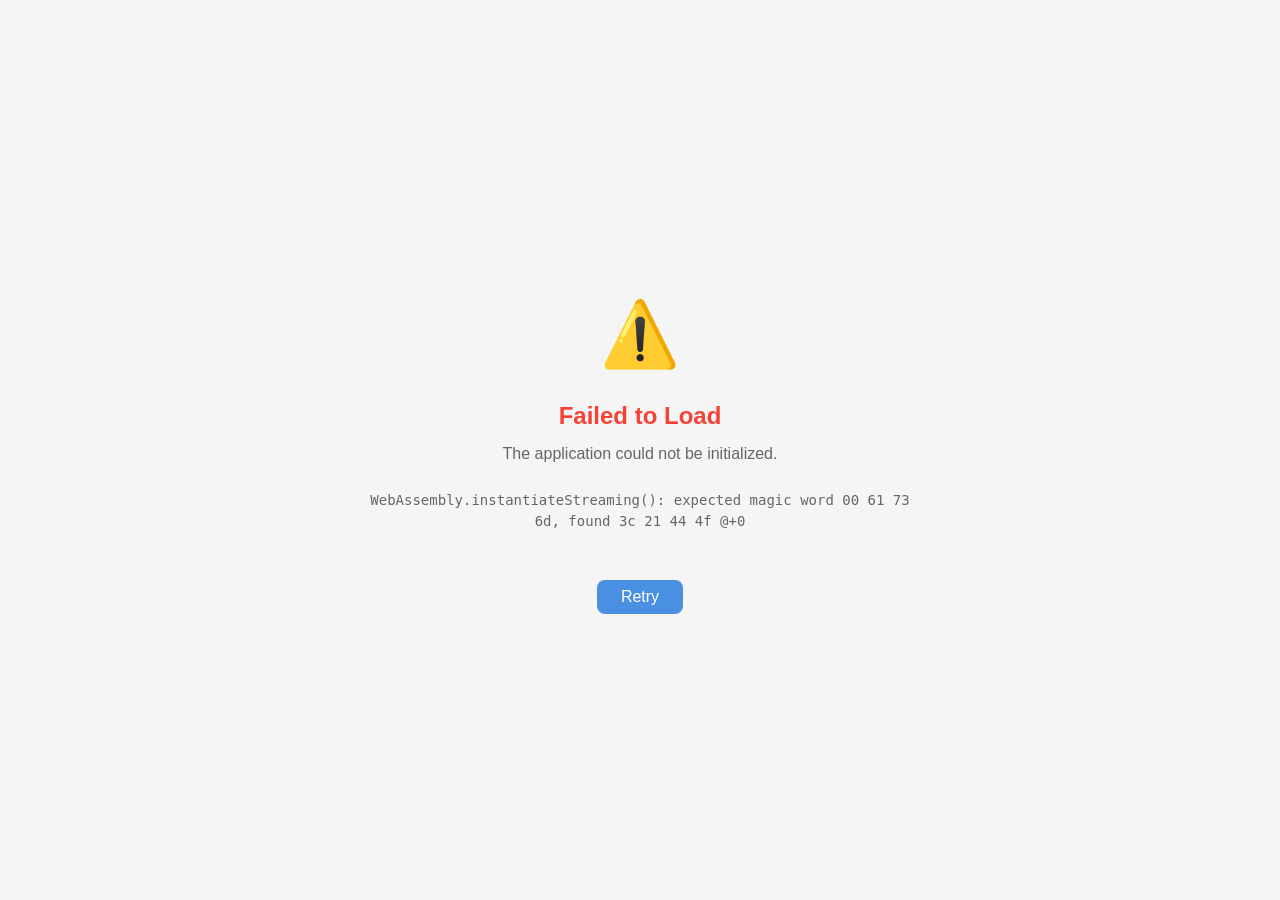
==== commit 3c6d57a6: "fix: CORS proxy fallback chain, loading progress, cleanup stale files - Replace single CORS proxy wi" ====
--- a/Public/index.html
+++ b/Public/index.html
@@ -29,6 +29,10 @@
             <div class="spinner"></div>
             <p>Loading Bulletin Board...</p>
             <p class="loading-subtitle">Initializing security features & GPU effects</p>
+            <div class="loading-progress">
+                <div class="loading-progress__bar" id="load-progress-bar"></div>
+            </div>
+            <p class="loading-progress__text" id="load-progress-text"></p>
         </div>
     </div>
 
--- a/Public/styles.css
+++ b/Public/styles.css
@@ -141,6 +141,29 @@
 .loading-subtitle {
     font-size: var(--font-size-sm) !important;
     color: var(--color-text-lighter) !important;
+}
+
+.loading-progress {
+    width: 240px;
+    height: 4px;
+    background: var(--color-border);
+    border-radius: 2px;
+    overflow: hidden;
+    margin-top: 4px;
+}
+
+.loading-progress__bar {
+    height: 100%;
+    background: var(--color-primary);
+    border-radius: 2px;
+    width: 0%;
+    transition: width 0.3s ease;
+}
+
+.loading-progress__text {
+    font-size: 12px !important;
+    color: var(--color-text-lighter) !important;
+    font-variant-numeric: tabular-nums;
 }
 
 .error-container {
@@ -2206,7 +2229,8 @@
 .suggested-feeds-grid {
     display: grid;
     grid-template-columns: repeat(auto-fill, minmax(250px, 1fr));
-    gap: 16px;
+    gap: 40px;
+    padding: 24px;
     margin-top: 24px;
 }
 
@@ -2295,6 +2319,8 @@
 @media (max-width: 768px) {
     .suggested-feeds-grid {
         grid-template-columns: 1fr;
+        gap: 32px;
+        padding: 20px 16px;
     }
 
     .empty-state__header h2 {
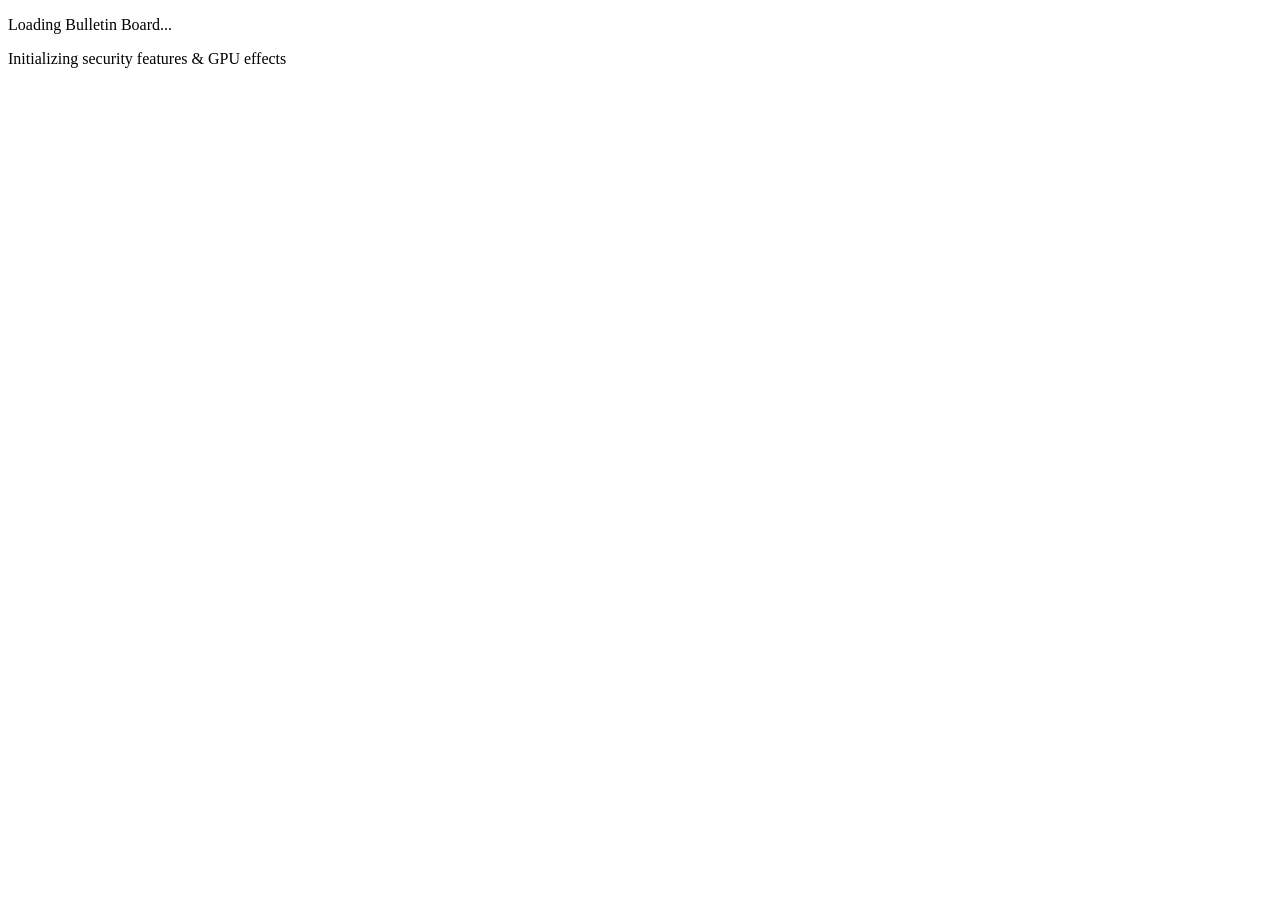
==== commit b1d782e8: "feat: Add favicon, manifest, bump SW cache, rebuild WASM Add favicon.ico and manifest.json to elimin" ====
--- a/Public/index.html
+++ b/Public/index.html
@@ -14,7 +14,9 @@
     <meta name="theme-color" content="#2196f3">
 
     <!-- Favicon -->
+    <link rel="icon" href="favicon.ico" type="image/x-icon">
     <link rel="icon" href="data:image/svg+xml,<svg xmlns='http://www.w3.org/2000/svg' viewBox='0 0 100 100'><text y='.9em' font-size='90'>🗞️</text></svg>">
+    <link rel="manifest" href="manifest.json">
 
     <!-- Styles -->
     <link rel="stylesheet" href="styles.css">
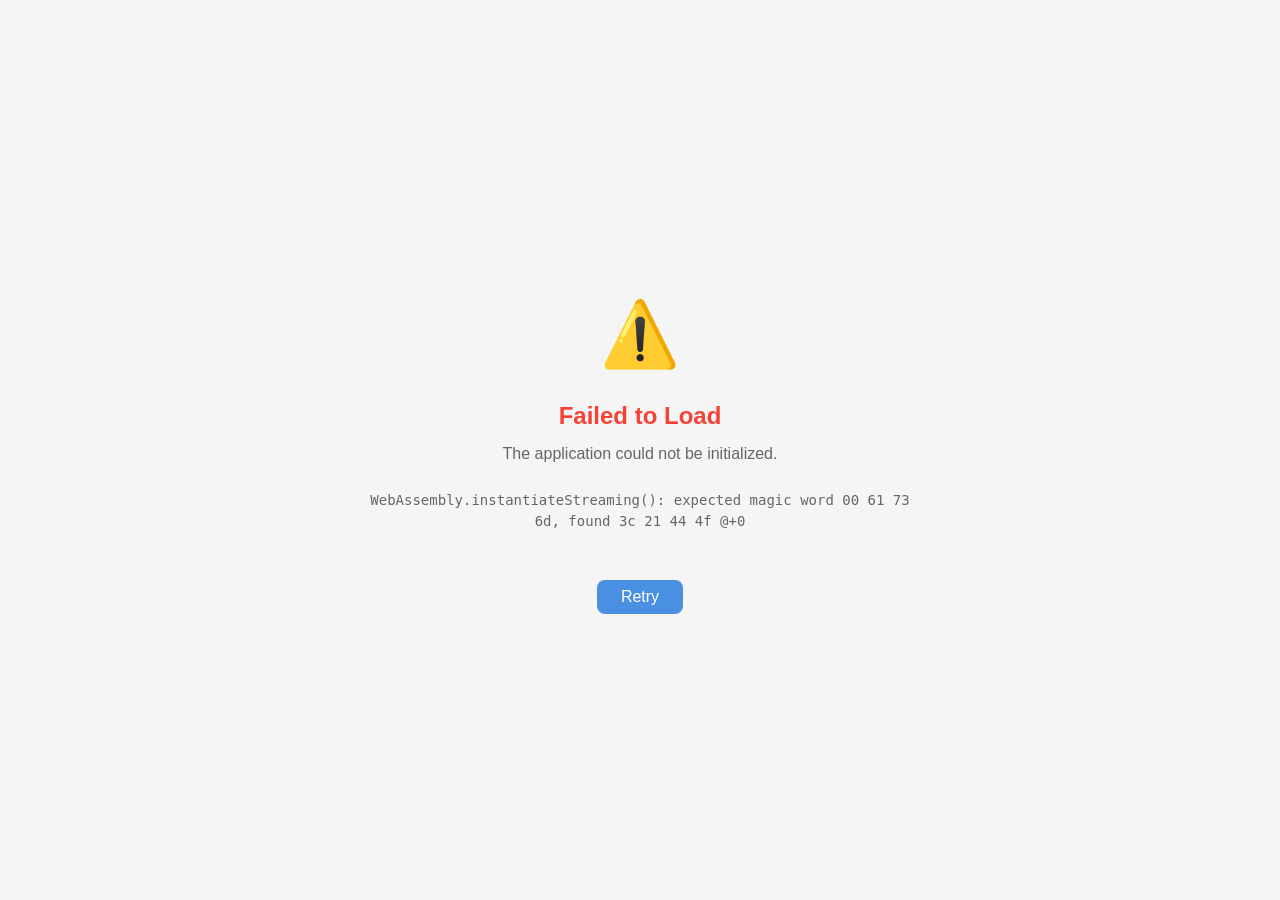
==== commit 63b8e61f: "fix: Color extraction via CORS proxy — add blob: to CSP, limit to 10 images, rotate proxies" ====
--- a/Public/index.html
+++ b/Public/index.html
@@ -6,7 +6,7 @@
     <title>Bulletin Board - RSS Feed Reader</title>
 
     <!-- Security Headers -->
-    <meta http-equiv="Content-Security-Policy" content="default-src 'self'; script-src 'self' 'unsafe-inline' 'wasm-unsafe-eval'; style-src 'self' 'unsafe-inline'; img-src 'self' data: https:; connect-src 'self' https:; font-src 'self' data:;">
+    <meta http-equiv="Content-Security-Policy" content="default-src 'self'; script-src 'self' 'unsafe-inline' 'wasm-unsafe-eval'; style-src 'self' 'unsafe-inline'; img-src 'self' data: blob: https:; connect-src 'self' https:; font-src 'self' data:;">
 
     <!-- Meta Tags -->
     <meta name="description" content="A modern RSS feed reader built with Swift WASM and LINKER framework">
--- a/Public/styles.css
+++ b/Public/styles.css
@@ -0,0 +1,2456 @@
+* {
+    margin: 0;
+    padding: 0;
+    box-sizing: border-box;
+}
+
+:root {
+    --color-brand-primary: #4a90e2;
+    --color-brand-primary-dark: #357abd;
+    --color-brand-secondary: #f5a623;
+    --color-brand-secondary-dark: #f88d1f;
+
+    --color-primary: #4a90e2;
+    --color-primary-dark: #357abd;
+    --color-primary-light: #6ba3e8;
+    --color-accent: #f5a623;
+    --color-accent-dark: #f88d1f;
+
+    --color-success: #4caf50;
+    --color-success-light: #81c784;
+    --color-warning: #ff9800;
+    --color-warning-light: #ffb74d;
+    --color-error: #f44336;
+    --color-error-light: #e57373;
+    --color-info: #2196f3;
+    --color-info-light: #64b5f6;
+
+    --color-text: #1a1a1a;
+    --color-text-secondary: #4a4a4a;
+    --color-text-light: #666666;
+    --color-text-lighter: #999999;
+    --color-text-disabled: #bdbdbd;
+
+    --color-background: #f5f5f5;
+    --color-background-elevated: #fafafa;
+    --color-surface: #ffffff;
+    --color-surface-hover: #f8f8f8;
+    --color-border: #e0e0e0;
+    --color-border-light: #eeeeee;
+    --color-divider: #e0e0e0;
+
+    --color-danger: #f44336;
+
+    --spacing-xs: 4px;
+    --spacing-sm: 8px;
+    --spacing-md: 16px;
+    --spacing-lg: 24px;
+    --spacing-xl: 32px;
+    --spacing-2xl: 48px;
+
+    --font-family: -apple-system, BlinkMacSystemFont, 'Segoe UI', Roboto, Oxygen, Ubuntu, Cantarell, sans-serif;
+    --font-size-xs: 12px;
+    --font-size-sm: 14px;
+    --font-size-base: 16px;
+    --font-size-lg: 18px;
+    --font-size-xl: 24px;
+    --font-size-2xl: 32px;
+
+    --font-weight-normal: 400;
+    --font-weight-medium: 500;
+    --font-weight-semibold: 600;
+    --font-weight-bold: 700;
+
+    --line-height-tight: 1.25;
+    --line-height-normal: 1.5;
+    --line-height-relaxed: 1.65;
+    --line-height-loose: 1.8;
+
+    --transition-fast: 150ms ease;
+    --transition-base: 250ms ease;
+    --transition-slow: 350ms ease;
+
+    --radius-sm: 4px;
+    --radius-md: 8px;
+    --radius-lg: 12px;
+    --radius-xl: 16px;
+    --radius-full: 9999px;
+
+    --z-dropdown: 1000;
+    --z-sticky: 1020;
+    --z-fixed: 1030;
+    --z-modal-backdrop: 1040;
+    --z-modal: 1050;
+    --z-popover: 1060;
+    --z-tooltip: 1070;
+}
+
+body {
+    font-family: var(--font-family);
+    font-size: var(--font-size-base);
+    font-weight: var(--font-weight-normal);
+    line-height: var(--line-height-normal);
+    color: var(--color-text);
+    background: var(--color-background);
+    -webkit-font-smoothing: antialiased;
+    -moz-osx-font-smoothing: grayscale;
+}
+
+#app {
+    min-height: 100vh;
+}
+
+.bulletin-board-app {
+    max-width: 1200px;
+    margin: 0 auto;
+    padding: var(--spacing-lg);
+}
+
+.loading {
+    display: flex;
+    flex-direction: column;
+    align-items: center;
+    justify-content: center;
+    height: 100vh;
+    gap: var(--spacing-md);
+}
+
+.spinner {
+    width: 48px;
+    height: 48px;
+    border: 4px solid var(--color-border);
+    border-top-color: var(--color-primary);
+    border-radius: 50%;
+    animation: spin 1s linear infinite;
+}
+
+@keyframes spin {
+    to { transform: rotate(360deg); }
+}
+
+@keyframes skeleton-shimmer {
+    0% { background-position: 200% 0; }
+    100% { background-position: -200% 0; }
+}
+
+.loading p {
+    color: var(--color-text-light);
+    font-size: var(--font-size-lg);
+}
+
+.loading-subtitle {
+    font-size: var(--font-size-sm) !important;
+    color: var(--color-text-lighter) !important;
+}
+
+.loading-progress {
+    width: 240px;
+    height: 4px;
+    background: var(--color-border);
+    border-radius: 2px;
+    overflow: hidden;
+    margin-top: 4px;
+}
+
+.loading-progress__bar {
+    height: 100%;
+    background: var(--color-primary);
+    border-radius: 2px;
+    width: 0%;
+    transition: width 0.3s ease;
+}
+
+.loading-progress__text {
+    font-size: 12px !important;
+    color: var(--color-text-lighter) !important;
+    font-variant-numeric: tabular-nums;
+}
+
+.error-container {
+    display: flex;
+    flex-direction: column;
+    align-items: center;
+    justify-content: center;
+    height: 100vh;
+    padding: var(--spacing-xl);
+    text-align: center;
+}
+
+.error-icon {
+    font-size: 64px;
+    margin-bottom: var(--spacing-md);
+}
+
+.error-container h1 {
+    font-size: var(--font-size-xl);
+    font-weight: var(--font-weight-bold);
+    margin-bottom: var(--spacing-sm);
+    color: var(--color-error);
+}
+
+.error-container p {
+    color: var(--color-text-light);
+    margin-bottom: var(--spacing-sm);
+}
+
+.error-details {
+    font-family: monospace;
+    font-size: var(--font-size-sm);
+    color: var(--color-text-lighter);
+    background: var(--color-background);
+    padding: var(--spacing-md);
+    border-radius: var(--radius-md);
+    max-width: 600px;
+}
+
+.retry-button {
+    margin-top: var(--spacing-lg);
+    padding: var(--spacing-sm) var(--spacing-lg);
+    background: var(--color-primary);
+    color: white;
+    border: none;
+    border-radius: var(--radius-md);
+    font-size: var(--font-size-base);
+    cursor: pointer;
+    transition: background var(--transition-fast);
+}
+
+.retry-button:hover {
+    background: var(--color-primary-dark);
+}
+
+.app-header {
+    margin-bottom: var(--spacing-xl);
+    text-align: center;
+}
+
+.app-header h1 {
+    font-size: var(--font-size-xl);
+    font-weight: var(--font-weight-bold);
+    margin-bottom: var(--spacing-sm);
+    color: var(--color-text);
+}
+
+.app-stats {
+    color: var(--color-text-light);
+    font-size: var(--font-size-sm);
+}
+
+.article-card {
+    background: var(--color-surface);
+    border-radius: var(--radius-lg);
+    padding: var(--spacing-lg);
+    margin-bottom: var(--spacing-md);
+    box-shadow: none;
+    transition: box-shadow var(--transition-base), transform var(--transition-fast);
+    cursor: pointer;
+    will-change: transform, opacity;
+}
+
+.article-card:hover {
+    box-shadow: none;
+    transform: translateY(-4px);
+}
+
+.article-card--read {
+    opacity: 0.7;
+}
+
+.article-card--favorite {
+    border-left: 4px solid var(--color-primary);
+}
+
+.article-card--selected {
+    outline: 2px solid var(--color-primary);
+    outline-offset: -2px;
+}
+
+.article-card__header {
+    margin-bottom: var(--spacing-md);
+}
+
+.article-card__category {
+    display: inline-block;
+    padding: var(--spacing-xs) var(--spacing-sm);
+    border-radius: var(--radius-sm);
+    font-size: var(--font-size-sm);
+    color: white;
+    margin-bottom: var(--spacing-sm);
+}
+
+.article-card__title {
+    font-size: var(--font-size-lg);
+    font-weight: var(--font-weight-semibold);
+    margin-bottom: var(--spacing-sm);
+    color: var(--color-text);
+}
+
+.article-card__metadata {
+    color: var(--color-text-lighter);
+    font-size: var(--font-size-sm);
+}
+
+.article-card__content {
+    margin-bottom: var(--spacing-md);
+}
+
+.article-card__image {
+    width: 100%;
+    height: 200px;
+    object-fit: cover;
+    border-radius: var(--radius-md);
+    margin-bottom: var(--spacing-md);
+}
+
+.article-card__hero {
+    margin: calc(-1 * var(--spacing-lg)) calc(-1 * var(--spacing-lg)) var(--spacing-md);
+    height: 180px;
+    overflow: hidden;
+    border-radius: var(--radius-lg) var(--radius-lg) 0 0;
+    position: relative;
+}
+
+.article-card__hero::before {
+    content: '';
+    position: absolute;
+    inset: 0;
+    background: linear-gradient(90deg, var(--color-background) 25%, var(--color-border) 50%, var(--color-background) 75%);
+    background-size: 200% 100%;
+    animation: skeleton-shimmer 1.5s ease-in-out infinite;
+    z-index: 1;
+}
+
+.article-card__hero:has(.loaded)::before {
+    display: none;
+}
+
+.article-card__hero-img {
+    width: 100%;
+    height: 100%;
+    object-fit: cover;
+    opacity: 0;
+    transition: opacity 0.3s ease;
+}
+
+.article-card__hero-img.loaded {
+    opacity: 1;
+}
+
+.article-card__hero--placeholder {
+    height: 60px;
+    background: linear-gradient(135deg, var(--color-background) 0%, var(--color-border) 50%, var(--color-background) 100%);
+}
+
+.article-card__description {
+    color: var(--color-text-light);
+    line-height: var(--line-height-relaxed);
+}
+
+.article-card__keywords {
+    display: flex;
+    flex-wrap: wrap;
+    gap: var(--spacing-xs);
+    margin-top: var(--spacing-sm);
+}
+
+.article-card__keyword {
+    padding: var(--spacing-xs) var(--spacing-sm);
+    background: var(--color-background);
+    border-radius: var(--radius-sm);
+    font-size: var(--font-size-sm);
+    color: var(--color-text-light);
+}
+
+.article-card__footer {
+    display: flex;
+    align-items: center;
+    gap: var(--spacing-md);
+}
+
+.article-card__action {
+    padding: var(--spacing-sm) var(--spacing-md);
+    background: none;
+    border: 1px solid var(--color-border);
+    border-radius: var(--radius-md);
+    cursor: pointer;
+    font-size: var(--font-size-base);
+    transition: background var(--transition-fast), border-color var(--transition-fast);
+}
+
+.article-card__action:hover {
+    background: var(--color-background);
+    border-color: var(--color-primary);
+}
+
+.article-card__favorite {
+    color: var(--color-warning);
+}
+
+.article-card__read-indicator {
+    color: var(--color-text-lighter);
+}
+
+.article-card__link {
+    margin-left: auto;
+    color: var(--color-primary);
+    text-decoration: none;
+    font-weight: var(--font-weight-medium);
+    transition: color var(--transition-fast);
+}
+
+.article-card__link:hover {
+    color: var(--color-primary-dark);
+}
+
+.app-empty {
+    text-align: center;
+    padding: var(--spacing-xl);
+    color: var(--color-text-light);
+}
+
+.app-footer {
+    margin-top: var(--spacing-xl);
+    padding-top: var(--spacing-lg);
+    border-top: 1px solid var(--color-border);
+    text-align: center;
+    color: var(--color-text-light);
+    font-size: var(--font-size-sm);
+}
+
+.feed-manager-modal,
+.search-bar {
+    will-change: transform, opacity;
+}
+
+@media (max-width: 768px) {
+    .bulletin-board-app {
+        padding: var(--spacing-sm);
+    }
+
+    .article-card {
+        padding: var(--spacing-md);
+    }
+
+    .article-card__hero {
+        margin: calc(-1 * var(--spacing-md)) calc(-1 * var(--spacing-md)) var(--spacing-sm);
+        height: 120px;
+    }
+
+    .app-header {
+        padding: var(--spacing-md) var(--spacing-sm);
+    }
+
+    .app-header h1 {
+        font-size: var(--font-size-lg);
+    }
+
+    .app-toolbar {
+        gap: var(--spacing-xs);
+        padding: var(--spacing-md) var(--spacing-sm);
+    }
+
+    .toolbar-actions {
+        display: grid;
+        grid-template-columns: 1fr 1fr;
+        gap: var(--spacing-xs);
+        width: 100%;
+    }
+
+    .toolbar-button {
+        padding: 12px var(--spacing-md);
+        min-height: 44px;
+        font-size: var(--font-size-sm);
+        white-space: nowrap;
+    }
+
+    .date-filter-group {
+        display: flex;
+        gap: var(--spacing-xs);
+        overflow-x: auto;
+        -webkit-overflow-scrolling: touch;
+        scrollbar-width: none;
+        padding-bottom: var(--spacing-xs);
+    }
+
+    .date-filter-group::-webkit-scrollbar {
+        display: none;
+    }
+
+    .date-filter-pill {
+        padding: 10px 16px;
+        min-height: 44px;
+        font-size: var(--font-size-sm);
+        flex-shrink: 0;
+    }
+
+    .sort-group {
+        display: flex;
+        gap: var(--spacing-xs);
+        overflow-x: auto;
+        -webkit-overflow-scrolling: touch;
+        scrollbar-width: none;
+    }
+
+    .sort-group::-webkit-scrollbar {
+        display: none;
+    }
+
+    .sort-group .date-filter-pill {
+        padding: 10px 16px;
+        min-height: 44px;
+        font-size: var(--font-size-sm);
+        flex-shrink: 0;
+    }
+
+    .search-button {
+        min-width: 44px;
+        min-height: 44px;
+        padding: 10px;
+    }
+
+    .search-bar__input {
+        min-height: 44px;
+    }
+
+    .article-card__actions button {
+        min-height: 44px;
+        padding: 10px 14px;
+    }
+}
+
+.search-bar {
+    display: flex;
+    align-items: center;
+    gap: var(--spacing-sm);
+    padding: var(--spacing-md);
+    background: var(--color-surface);
+    border-radius: var(--radius-lg);
+    box-shadow: none;
+    margin-bottom: var(--spacing-md);
+}
+
+.search-bar__input {
+    flex: 1;
+    padding: var(--spacing-sm) var(--spacing-md);
+    border: 1px solid var(--color-border);
+    border-radius: var(--radius-md);
+    font-size: var(--font-size-base);
+    font-family: var(--font-family);
+    transition: border-color var(--transition-fast);
+}
+
+.search-bar__input:focus {
+    outline: none;
+    border-color: var(--color-primary);
+}
+
+.search-bar__actions {
+    display: flex;
+    align-items: center;
+    gap: var(--spacing-sm);
+}
+
+.search-bar__icon {
+    color: var(--color-text-lighter);
+    font-size: var(--font-size-lg);
+}
+
+.search-bar__clear {
+    padding: var(--spacing-xs);
+    background: none;
+    border: none;
+    cursor: pointer;
+    color: var(--color-text-lighter);
+    font-size: var(--font-size-lg);
+    transition: color var(--transition-fast);
+}
+
+.search-bar__clear:hover {
+    color: var(--color-error);
+}
+
+.search-bar__status-container {
+    min-width: 80px;
+    text-align: right;
+}
+
+.search-bar__status {
+    font-size: var(--font-size-sm);
+    color: var(--color-text-lighter);
+}
+
+.search-bar__status--searching {
+    color: var(--color-primary);
+}
+
+.search-bar__status--results {
+    color: var(--color-success);
+}
+
+.app-toolbar {
+    display: flex;
+    flex-wrap: wrap;
+    gap: var(--spacing-md);
+    padding: var(--spacing-md);
+    margin-bottom: var(--spacing-lg);
+    align-items: center;
+}
+
+.toolbar-button {
+    padding: var(--spacing-sm) var(--spacing-lg);
+    background: var(--color-surface);
+    border: 1px solid var(--color-border);
+    border-radius: var(--radius-md);
+    font-size: var(--font-size-base);
+    font-family: var(--font-family);
+    cursor: pointer;
+    transition: all var(--transition-fast);
+}
+
+.toolbar-button:hover {
+    background: var(--color-background);
+    border-color: var(--color-primary);
+    transform: translateY(-1px);
+    box-shadow: none;
+}
+
+.toolbar-button--primary {
+    background: var(--color-primary);
+    color: white;
+    border-color: var(--color-primary);
+}
+
+.toolbar-button--primary:hover {
+    background: var(--color-primary-dark);
+    border-color: var(--color-primary-dark);
+}
+
+.toolbar-button--active {
+    background: var(--color-primary);
+    color: white;
+    border-color: var(--color-primary);
+}
+
+.toolbar-button--active:hover {
+    background: var(--color-primary-dark);
+    border-color: var(--color-primary-dark);
+}
+
+.toolbar-button--secondary {
+    background: transparent;
+    color: var(--color-primary);
+    border: 1px solid var(--color-primary);
+}
+
+.toolbar-button--secondary:hover {
+    background: var(--color-primary);
+    color: white;
+}
+
+.toolbar-button--toggle {
+    background: var(--color-surface);
+    color: var(--color-text-light);
+    border: 1px solid var(--color-border);
+}
+
+.toolbar-button--toggle:hover {
+    border-color: var(--color-primary);
+    color: var(--color-primary);
+}
+
+.toolbar-button--toggle.toolbar-button--active {
+    background: var(--color-primary);
+    color: white;
+    border-color: var(--color-primary);
+}
+
+.toolbar-button--icon-only {
+    width: 40px;
+    height: 40px;
+    padding: 0;
+    display: inline-flex;
+    align-items: center;
+    justify-content: center;
+    border-radius: var(--radius-md);
+}
+
+.toolbar-group {
+    display: flex;
+    flex-direction: row;
+    align-items: center;
+    gap: var(--spacing-xs);
+}
+
+.toolbar-separator {
+    width: 1px;
+    height: 24px;
+    background: var(--color-border);
+    margin: 0 var(--spacing-xs);
+    flex-shrink: 0;
+}
+
+.toolbar-icon {
+    display: inline-flex;
+    align-items: center;
+    justify-content: center;
+    width: 16px;
+    height: 16px;
+    flex-shrink: 0;
+}
+
+.toolbar-icon + span {
+    margin-left: var(--spacing-xs);
+}
+
+@media (max-width: 768px) {
+    .toolbar-button--icon-only {
+        width: 44px;
+        height: 44px;
+    }
+
+    .toolbar-group {
+        flex-wrap: wrap;
+    }
+
+    .toolbar-separator {
+        display: none;
+    }
+}
+
+.date-filter-group {
+    display: flex;
+    align-items: center;
+    gap: var(--spacing-xs);
+    margin-left: auto;
+}
+
+.date-filter-pill {
+    padding: var(--spacing-xs) var(--spacing-sm);
+    border: 1px solid var(--color-border);
+    border-radius: 16px;
+    background: var(--color-surface);
+    font-size: var(--font-size-sm);
+    font-family: var(--font-family);
+    cursor: pointer;
+    white-space: nowrap;
+    transition: all var(--transition-fast);
+    display: inline-flex;
+    align-items: center;
+}
+
+.date-filter-pill:hover {
+    border-color: var(--color-primary);
+    color: var(--color-primary);
+}
+
+.date-filter-pill--active {
+    background: var(--color-primary);
+    color: white;
+    border-color: var(--color-primary);
+}
+
+.date-filter-pill--active:hover {
+    background: var(--color-primary-dark);
+    border-color: var(--color-primary-dark);
+    color: white;
+}
+
+.modal-overlay {
+    position: fixed;
+    top: 0;
+    left: 0;
+    right: 0;
+    bottom: 0;
+    background: rgba(0, 0, 0, 0.5);
+    backdrop-filter: blur(4px);
+    -webkit-backdrop-filter: blur(4px);
+    display: flex;
+    align-items: center;
+    justify-content: center;
+    z-index: 1000;
+    animation: fadeIn var(--transition-base);
+}
+
+@keyframes fadeIn {
+    from { opacity: 0; }
+    to { opacity: 1; }
+}
+
+.feed-manager {
+    background: var(--color-surface);
+    border-radius: var(--radius-lg);
+    max-width: 600px;
+    width: 90%;
+    max-height: 80vh;
+    display: flex;
+    flex-direction: column;
+    box-shadow: none;
+    animation: panel-slide-up 300ms cubic-bezier(0.16, 1, 0.3, 1);
+}
+
+.feed-manager--blurred {
+    background: rgba(255, 255, 255, 0.75);
+}
+
+body.theme-dark .feed-manager--blurred {
+    background: rgba(30, 30, 30, 0.75);
+}
+
+@keyframes panel-slide-up {
+    from { opacity: 0; transform: translateY(24px) scale(0.98); }
+    to { opacity: 1; transform: translateY(0) scale(1); }
+}
+
+.feed-manager__header {
+    display: flex;
+    align-items: center;
+    justify-content: space-between;
+    padding: var(--spacing-lg);
+    border-bottom: 1px solid var(--color-border);
+}
+
+.feed-manager__title {
+    font-size: var(--font-size-xl);
+    margin: 0;
+}
+
+.feed-manager__close {
+    padding: var(--spacing-xs);
+    background: none;
+    border: none;
+    font-size: var(--font-size-xl);
+    cursor: pointer;
+    color: var(--color-text-lighter);
+    transition: color var(--transition-fast);
+}
+
+.feed-manager__close:hover {
+    color: var(--color-error);
+}
+
+.feed-manager__content {
+    flex: 1;
+    overflow-y: auto;
+    padding: var(--spacing-lg);
+}
+
+.feed-manager__list {
+    display: flex;
+    flex-direction: column;
+    gap: var(--spacing-md);
+    padding: var(--spacing-md) var(--spacing-lg);
+    overflow-y: auto;
+    flex: 1;
+}
+
+.feed-manager__empty {
+    text-align: center;
+    padding: var(--spacing-xl);
+    color: var(--color-text-light);
+}
+
+.feed-manager__error {
+    padding: var(--spacing-sm) var(--spacing-lg);
+    color: var(--color-danger);
+    font-size: var(--font-size-sm);
+}
+
+.feed-item {
+    display: flex;
+    justify-content: space-between;
+    align-items: center;
+    padding: var(--spacing-md);
+    background: var(--color-background);
+    border-radius: var(--radius-md);
+    border-left: 4px solid var(--color-success);
+}
+
+.feed-item--disabled {
+    opacity: 0.6;
+    border-left-color: var(--color-text-lighter);
+}
+
+.feed-item--error {
+    border-left-color: var(--color-error);
+}
+
+.feed-item__info {
+    flex: 1;
+}
+
+.feed-item__title {
+    margin: 0 0 var(--spacing-xs) 0;
+    font-size: var(--font-size-lg);
+}
+
+.feed-item__url {
+    margin: 0 0 var(--spacing-xs) 0;
+    font-size: var(--font-size-sm);
+    color: var(--color-text-lighter);
+}
+
+.feed-item__stats {
+    font-size: var(--font-size-sm);
+    color: var(--color-text-light);
+}
+
+.feed-item__actions {
+    display: flex;
+    gap: var(--spacing-sm);
+}
+
+.feed-item__action {
+    padding: var(--spacing-sm);
+    background: none;
+    border: 1px solid var(--color-border);
+    border-radius: var(--radius-sm);
+    cursor: pointer;
+    font-size: var(--font-size-lg);
+    transition: all var(--transition-fast);
+}
+
+.feed-item__action:hover {
+    background: var(--color-surface);
+    border-color: var(--color-primary);
+}
+
+.feed-item__action--danger:hover {
+    border-color: var(--color-error);
+    color: var(--color-error);
+}
+
+.feed-form {
+    display: flex;
+    flex-direction: row;
+    gap: var(--spacing-sm);
+    padding: var(--spacing-md) var(--spacing-lg);
+}
+
+.feed-form label {
+    font-weight: var(--font-weight-medium);
+    margin-bottom: var(--spacing-xs);
+}
+
+.feed-form input {
+    flex: 1;
+    padding: var(--spacing-sm) var(--spacing-md);
+    border: 1px solid var(--color-border);
+    border-radius: var(--radius-md);
+    font-size: var(--font-size-base);
+    font-family: var(--font-family);
+    transition: border-color var(--transition-fast);
+}
+
+.feed-form input:focus {
+    outline: none;
+    border-color: var(--color-primary);
+}
+
+.feed-form__submit {
+    padding: var(--spacing-sm) var(--spacing-lg);
+    background: var(--color-primary);
+    color: white;
+    border: none;
+    border-radius: var(--radius-md);
+    font-size: var(--font-size-base);
+    font-weight: var(--font-weight-medium);
+    cursor: pointer;
+    transition: background var(--transition-fast);
+    white-space: nowrap;
+}
+
+.feed-form__submit:hover {
+    background: var(--color-primary-dark);
+}
+
+.feed-manager__footer {
+    padding: var(--spacing-lg);
+    border-top: 1px solid var(--color-border);
+    display: flex;
+    justify-content: flex-end;
+    gap: var(--spacing-md);
+}
+
+.feed-manager__add,
+.feed-manager__cancel {
+    padding: var(--spacing-sm) var(--spacing-lg);
+    border: 1px solid var(--color-border);
+    border-radius: var(--radius-md);
+    font-size: var(--font-size-base);
+    cursor: pointer;
+    transition: all var(--transition-fast);
+}
+
+.feed-manager__add {
+    background: var(--color-primary);
+    color: white;
+    border-color: var(--color-primary);
+}
+
+.feed-manager__add:hover {
+    background: var(--color-primary-dark);
+}
+
+.feed-manager__cancel {
+    background: var(--color-surface);
+}
+
+.feed-manager__cancel:hover {
+    background: var(--color-background);
+}
+
+.feed-manager__opml {
+    display: flex;
+    gap: var(--spacing-sm);
+    padding: var(--spacing-sm) var(--spacing-lg) var(--spacing-md);
+    border-top: 1px solid var(--color-border);
+}
+
+.toast {
+    position: fixed;
+    bottom: var(--spacing-xl);
+    right: var(--spacing-xl);
+    background: var(--color-success);
+    color: white;
+    padding: var(--spacing-md) var(--spacing-lg);
+    border-radius: var(--radius-md);
+    box-shadow: none;
+    display: flex;
+    align-items: center;
+    gap: var(--spacing-md);
+    z-index: 2000;
+    animation: slideInRight var(--transition-base);
+}
+
+@keyframes slideInRight {
+    from {
+        opacity: 0;
+        transform: translateX(100px);
+    }
+    to {
+        opacity: 1;
+        transform: translateX(0);
+    }
+}
+
+.toast--success {
+    background: var(--color-success);
+}
+
+.toast--error {
+    background: var(--color-error);
+}
+
+.toast--warning {
+    background: var(--color-warning);
+}
+
+.toast__message {
+    flex: 1;
+}
+
+.toast__close {
+    padding: var(--spacing-xs);
+    background: none;
+    border: none;
+    color: white;
+    font-size: var(--font-size-lg);
+    cursor: pointer;
+    opacity: 0.8;
+    transition: opacity var(--transition-fast);
+}
+
+.toast__close:hover {
+    opacity: 1;
+}
+
+.error-message {
+    padding: var(--spacing-md);
+    background: var(--color-error);
+    color: white;
+    border-radius: var(--radius-md);
+    margin-bottom: var(--spacing-md);
+    display: flex;
+    justify-content: space-between;
+    align-items: center;
+}
+
+.error-message__text {
+    flex: 1;
+}
+
+.error-message__dismiss {
+    padding: var(--spacing-xs) var(--spacing-sm);
+    background: none;
+    border: none;
+    color: white;
+    cursor: pointer;
+    font-size: var(--font-size-lg);
+    opacity: 0.8;
+    transition: opacity var(--transition-fast);
+}
+
+.error-message__dismiss:hover {
+    opacity: 1;
+}
+
+.card-expansion-backdrop {
+    position: fixed;
+    top: 0;
+    left: 0;
+    right: 0;
+    bottom: 0;
+    background: rgba(0, 0, 0, 0.5);
+    z-index: 10000;
+    will-change: opacity;
+}
+
+.card-expansion-clone {
+    position: fixed;
+    z-index: 10001;
+    will-change: transform;
+    overflow: hidden;
+    background: var(--color-surface);
+}
+
+.article-detail-overlay {
+    position: fixed;
+    top: 0;
+    left: 0;
+    right: 0;
+    bottom: 0;
+    z-index: 1000;
+    display: flex;
+    align-items: flex-start;
+    justify-content: center;
+    overflow-y: auto;
+    -webkit-overflow-scrolling: touch;
+    padding: var(--spacing-lg) var(--spacing-md);
+    animation: overlay-fade-in 250ms ease;
+}
+
+@keyframes overlay-fade-in {
+    from { opacity: 0; }
+    to { opacity: 1; }
+}
+
+.article-detail {
+    position: relative;
+    max-width: 800px;
+    width: 100%;
+    background: var(--color-surface);
+    border-radius: var(--radius-lg);
+    margin: var(--spacing-lg) 0;
+    animation: detail-slide-up 300ms cubic-bezier(0.16, 1, 0.3, 1);
+}
+
+@keyframes detail-slide-up {
+    from { opacity: 0; transform: translateY(24px) scale(0.98); }
+    to { opacity: 1; transform: translateY(0) scale(1); }
+}
+
+.article-detail__close-btn {
+    position: absolute;
+    top: var(--spacing-md);
+    right: var(--spacing-md);
+    width: 36px;
+    height: 36px;
+    border-radius: 50%;
+    border: none;
+    background: rgba(0, 0, 0, 0.5);
+    color: white;
+    font-size: 18px;
+    cursor: pointer;
+    display: flex;
+    align-items: center;
+    justify-content: center;
+    z-index: 10;
+    transition: background var(--transition-fast);
+}
+
+.article-detail__close-btn:hover {
+    background: rgba(0, 0, 0, 0.7);
+}
+
+.article-detail__hero {
+    width: 100%;
+    max-height: 300px;
+    overflow: hidden;
+    border-radius: var(--radius-lg) var(--radius-lg) 0 0;
+    position: relative;
+}
+
+.article-detail__hero::before {
+    content: '';
+    position: absolute;
+    inset: 0;
+    background: linear-gradient(90deg, var(--color-background) 25%, var(--color-border) 50%, var(--color-background) 75%);
+    background-size: 200% 100%;
+    animation: skeleton-shimmer 1.5s ease-in-out infinite;
+    z-index: 1;
+}
+
+.article-detail__hero:has(.loaded)::before {
+    display: none;
+}
+
+.article-detail__hero-img {
+    width: 100%;
+    height: 300px;
+    object-fit: cover;
+    display: block;
+    opacity: 0;
+    transition: opacity 0.3s ease;
+}
+
+.article-detail__hero-img.loaded {
+    opacity: 1;
+}
+
+.article-detail__hero--placeholder {
+    height: 120px;
+    background: linear-gradient(135deg, var(--color-background) 0%, var(--color-border) 50%, var(--color-background) 100%);
+    display: flex;
+    align-items: center;
+    justify-content: center;
+}
+
+.article-detail__header {
+    padding: var(--spacing-lg);
+    padding-bottom: 0;
+}
+
+.article-detail__category {
+    display: inline-block;
+    padding: 2px 10px;
+    border-radius: 12px;
+    color: white;
+    font-size: var(--font-size-sm);
+    font-weight: var(--font-weight-semibold);
+    margin-bottom: var(--spacing-sm);
+}
+
+.article-detail__title {
+    font-size: var(--font-size-xl);
+    font-weight: var(--font-weight-bold);
+    line-height: 1.3;
+    color: var(--color-text);
+    margin-bottom: var(--spacing-sm);
+}
+
+.article-detail__metadata {
+    font-size: var(--font-size-sm);
+    color: var(--color-text-light);
+    margin-bottom: var(--spacing-md);
+}
+
+.article-detail__body {
+    padding: var(--spacing-lg);
+    font-size: var(--font-size-base);
+    line-height: 1.7;
+    color: var(--color-text);
+    max-width: 70ch;
+}
+
+.article-detail__body p {
+    margin-bottom: var(--spacing-md);
+}
+
+.article-detail__keywords {
+    padding: 0 var(--spacing-lg);
+    padding-bottom: var(--spacing-md);
+    display: flex;
+    flex-wrap: wrap;
+    gap: var(--spacing-xs);
+}
+
+.article-detail__keyword {
+    display: inline-block;
+    padding: 2px 10px;
+    background: var(--color-background);
+    border-radius: 12px;
+    font-size: 12px;
+    color: var(--color-text-light);
+}
+
+.article-detail__footer {
+    display: flex;
+    align-items: center;
+    gap: var(--spacing-md);
+    padding: var(--spacing-lg);
+    border-top: 1px solid var(--color-border);
+}
+
+.article-detail__action {
+    padding: var(--spacing-sm) var(--spacing-md);
+    border-radius: var(--radius-md);
+    border: 1px solid var(--color-border);
+    background: var(--color-surface);
+    color: var(--color-text);
+    font-size: var(--font-size-sm);
+    cursor: pointer;
+    transition: all var(--transition-fast);
+    text-decoration: none;
+    display: inline-flex;
+    align-items: center;
+}
+
+.article-detail__action:hover {
+    background: var(--color-background);
+    border-color: var(--color-primary);
+    color: var(--color-primary);
+}
+
+.article-detail__action--primary {
+    background: var(--color-primary);
+    color: white;
+    border-color: var(--color-primary);
+    margin-left: auto;
+}
+
+.article-detail__action--primary:hover {
+    background: var(--color-primary-dark);
+    color: white;
+}
+
+@media (max-width: 600px) {
+    .article-detail-overlay {
+        padding: 0;
+    }
+
+    .article-detail {
+        border-radius: 0;
+        margin: 0;
+        min-height: 100vh;
+        max-width: 100%;
+    }
+
+    .article-detail__hero {
+        border-radius: 0;
+        max-height: 40vh;
+    }
+
+    .article-detail__title {
+        font-size: var(--font-size-lg);
+    }
+
+    .article-detail__body {
+        padding: var(--spacing-md);
+        font-size: var(--font-size-base);
+    }
+
+    .article-detail__footer {
+        flex-wrap: wrap;
+        gap: var(--spacing-sm);
+        padding: var(--spacing-md);
+    }
+
+    .article-detail__action {
+        flex: 1 1 calc(50% - var(--spacing-xs));
+        min-height: 44px;
+        justify-content: center;
+        padding: 12px var(--spacing-sm);
+    }
+
+    .article-detail__action--primary {
+        flex: 1 1 100%;
+        margin-left: 0;
+    }
+
+    .article-detail__close {
+        width: 44px;
+        height: 44px;
+        top: var(--spacing-sm);
+        right: var(--spacing-sm);
+    }
+}
+        font-size: var(--font-size-lg);
+    }
+}
+
+.category-filter-bar {
+    display: flex;
+    gap: 8px;
+    overflow-x: auto;
+    padding: 8px 0;
+    margin-bottom: var(--spacing-sm);
+    scrollbar-width: thin;
+    -webkit-overflow-scrolling: touch;
+}
+
+.category-filter-bar::-webkit-scrollbar {
+    height: 4px;
+}
+
+.category-filter-bar::-webkit-scrollbar-thumb {
+    background: var(--color-border);
+    border-radius: 4px;
+}
+
+.category-pill {
+    border-radius: 16px;
+    padding: 4px 12px;
+    font-size: 0.8rem;
+    border: 2px solid;
+    cursor: pointer;
+    white-space: nowrap;
+    font-weight: var(--font-weight-medium);
+    transition: all var(--transition-fast);
+    line-height: 1.4;
+    font-family: inherit;
+}
+
+.category-pill:hover {
+    transform: translateY(-1px);
+    box-shadow: none;
+}
+
+.category-pill--active {
+    color: white;
+}
+
+.category-pill--inactive {
+    background: transparent;
+}
+
+.category-pill--all-active {
+    background-color: var(--color-text);
+    border-color: var(--color-text);
+    color: var(--color-surface);
+}
+
+.article-card__badges {
+    display: flex;
+    align-items: center;
+    gap: 8px;
+    flex-wrap: wrap;
+    margin-bottom: 4px;
+}
+
+.article-card__category {
+    cursor: pointer;
+    border: none;
+    font-family: inherit;
+}
+
+.article-card__category:hover {
+    opacity: 0.85;
+    transform: scale(1.05);
+}
+
+.article-detail__badges {
+    display: flex;
+    align-items: center;
+    gap: 8px;
+    flex-wrap: wrap;
+    margin-bottom: 8px;
+}
+
+.article-detail__category {
+    cursor: pointer;
+    border: none;
+    font-family: inherit;
+}
+
+.article-detail__category:hover {
+    opacity: 0.85;
+    transform: scale(1.05);
+}
+
+.sentiment-indicator {
+    display: inline-flex;
+    align-items: center;
+    gap: 4px;
+    font-size: 0.75rem;
+    padding: 2px 8px;
+    border-radius: 8px;
+    font-weight: var(--font-weight-medium);
+    line-height: 1.4;
+}
+
+.sentiment-indicator::before {
+    content: '';
+    display: inline-block;
+    width: 6px;
+    height: 6px;
+    border-radius: 50%;
+    flex-shrink: 0;
+}
+
+.sentiment--positive::before {
+    background-color: #059669;
+}
+
+.sentiment--positive {
+    background-color: rgba(16, 185, 129, 0.15);
+    color: #059669;
+}
+
+.sentiment--neutral {
+    background-color: rgba(107, 114, 128, 0.15);
+    color: #6b7280;
+}
+
+.sentiment--neutral::before {
+    background-color: #6b7280;
+}
+
+.sentiment--negative {
+    background-color: rgba(239, 68, 68, 0.15);
+    color: #dc2626;
+}
+
+.sentiment--negative::before {
+    background-color: #dc2626;
+}
+
+.related-articles {
+    border-top: 1px solid var(--color-border);
+    margin-top: 16px;
+    padding: 12px var(--spacing-lg) 0;
+}
+
+.related-articles__title {
+    font-size: var(--font-size-sm);
+    font-weight: var(--font-weight-semibold);
+    color: var(--color-text-light);
+    text-transform: uppercase;
+    letter-spacing: 0.05em;
+    margin-bottom: 8px;
+}
+
+.related-article-item {
+    display: flex;
+    align-items: center;
+    gap: 8px;
+    padding: 8px;
+    cursor: pointer;
+    border-radius: 8px;
+    transition: background var(--transition-fast);
+}
+
+.related-article-item:hover {
+    background-color: rgba(0, 0, 0, 0.04);
+}
+
+.related-article-item__title {
+    flex: 1;
+    font-size: var(--font-size-sm);
+    color: var(--color-text);
+    overflow: hidden;
+    text-overflow: ellipsis;
+    white-space: nowrap;
+}
+
+.related-article-item__category {
+    display: inline-block;
+    font-size: 0.65rem;
+    padding: 1px 6px;
+    border-radius: 4px;
+    color: white;
+    white-space: nowrap;
+}
+
+.article-card--tinted {
+    background: rgba(255, 255, 255, 0.4);
+    box-shadow: none;
+}
+
+.article-card--tinted:hover {
+    box-shadow: none;
+    transform: translateY(-2px);
+}
+
+.article-card--tinted .article-card__title {
+    color: inherit;
+}
+
+.article-card--tinted .article-card__description {
+    color: inherit;
+    opacity: 0.85;
+}
+
+.article-card--tinted .article-card__metadata {
+    opacity: 0.7;
+}
+
+.article-card--tinted .article-card__keyword {
+    background: rgba(0, 0, 0, 0.08);
+    color: inherit;
+}
+
+.article-card--tinted .article-card__footer {
+    color: inherit;
+}
+
+.article-card--tinted .article-card__action {
+    border-color: rgba(0, 0, 0, 0.15);
+    color: inherit;
+}
+
+.article-card--tinted .article-card__link {
+    color: inherit;
+    opacity: 0.9;
+    font-weight: var(--font-weight-semibold);
+}
+
+.article-card--tinted .article-card__read-indicator {
+    color: inherit;
+    opacity: 0.6;
+}
+
+.sort-group {
+    display: flex;
+    align-items: center;
+    gap: var(--spacing-xs);
+}
+
+.sort-group__label {
+    font-size: var(--font-size-sm);
+    color: var(--color-text-light);
+    font-weight: var(--font-weight-medium);
+    white-space: nowrap;
+    margin-right: var(--spacing-xs);
+}
+
+.settings-panel {
+    background: var(--color-surface);
+    border-radius: var(--radius-lg);
+    max-width: 500px;
+    width: 90%;
+    box-shadow: none;
+    animation: panel-slide-up 300ms cubic-bezier(0.16, 1, 0.3, 1);
+}
+
+.settings-panel--blurred {
+    background: rgba(255, 255, 255, 0.75);
+}
+
+body.theme-dark .settings-panel--blurred {
+    background: rgba(30, 30, 30, 0.75);
+}
+
+.settings-panel__header {
+    display: flex;
+    align-items: center;
+    justify-content: space-between;
+    padding: var(--spacing-lg);
+    border-bottom: 1px solid var(--color-border);
+}
+
+.settings-panel__title {
+    font-size: var(--font-size-xl);
+    margin: 0;
+}
+
+.settings-panel__section {
+    padding: var(--spacing-md) var(--spacing-lg);
+    border-bottom: 1px solid var(--color-border);
+}
+
+.settings-panel__section:last-child {
+    border-bottom: none;
+}
+
+.settings-panel__section-title {
+    font-size: var(--font-size-base);
+    font-weight: var(--font-weight-semibold);
+    margin-bottom: var(--spacing-sm);
+    color: var(--color-text);
+}
+
+.settings-panel__pills {
+    display: flex;
+    gap: var(--spacing-xs);
+}
+
+.settings-panel__info {
+    font-size: var(--font-size-sm);
+    color: var(--color-text-light);
+    margin-bottom: var(--spacing-sm);
+}
+
+.settings-panel__actions {
+    display: flex;
+    flex-wrap: wrap;
+    gap: var(--spacing-sm);
+}
+
+.feed-item__edit-form {
+    display: flex;
+    gap: var(--spacing-sm);
+    margin-top: var(--spacing-sm);
+    width: 100%;
+}
+
+.feed-item__edit-input {
+    flex: 1;
+    padding: var(--spacing-xs) var(--spacing-sm);
+    border: 1px solid var(--color-border);
+    border-radius: var(--radius-sm);
+    font-size: var(--font-size-sm);
+    font-family: var(--font-family);
+}
+
+.feed-item__edit-input:focus {
+    outline: none;
+    border-color: var(--color-primary);
+}
+
+.feed-item__edit-save {
+    padding: var(--spacing-xs) var(--spacing-sm);
+    background: var(--color-primary);
+    color: white;
+    border: none;
+    border-radius: var(--radius-sm);
+    font-size: var(--font-size-sm);
+    cursor: pointer;
+}
+
+.feed-item__edit-cancel {
+    padding: var(--spacing-xs) var(--spacing-sm);
+    background: none;
+    border: 1px solid var(--color-border);
+    border-radius: var(--radius-sm);
+    font-size: var(--font-size-sm);
+    cursor: pointer;
+}
+
+.feed-item__frequency {
+    display: flex;
+    align-items: center;
+    gap: var(--spacing-xs);
+    width: 100%;
+}
+
+.feed-item__frequency-label {
+    display: flex;
+    align-items: center;
+    gap: 4px;
+    font-size: var(--font-size-xs);
+    color: var(--color-text-lighter);
+    white-space: nowrap;
+}
+
+.feed-item__frequency-select {
+    flex: 1;
+    padding: var(--spacing-xs) var(--spacing-sm);
+    border: 1px solid var(--color-border);
+    border-radius: var(--radius-sm);
+    font-size: var(--font-size-sm);
+    font-family: var(--font-family);
+    background: var(--color-surface);
+    color: var(--color-text);
+    cursor: pointer;
+    min-height: 32px;
+}
+
+.feed-item__frequency-select:focus {
+    outline: none;
+    border-color: var(--color-primary);
+}
+
+.shortcuts-grid {
+    display: grid;
+    grid-template-columns: 1fr 1fr;
+    gap: var(--spacing-xs) var(--spacing-lg);
+}
+
+.shortcut-row {
+    display: flex;
+    align-items: center;
+    gap: var(--spacing-sm);
+    padding: var(--spacing-xs) 0;
+}
+
+.shortcut-key {
+    display: inline-flex;
+    align-items: center;
+    justify-content: center;
+    min-width: 28px;
+    height: 24px;
+    padding: 0 var(--spacing-xs);
+    background: var(--color-background);
+    border: 1px solid var(--color-border);
+    border-radius: var(--radius-sm);
+    font-family: 'SF Mono', 'Fira Code', 'Cascadia Code', monospace;
+    font-size: var(--font-size-xs);
+    color: var(--color-text-secondary);
+}
+
+.shortcut-desc {
+    font-size: var(--font-size-sm);
+    color: var(--color-text-secondary);
+}
+
+body.theme-dark {
+    --color-brand-primary: #6ba3e8;
+    --color-brand-primary-dark: #4a90e2;
+    --color-brand-secondary: #ffd666;
+    --color-brand-secondary-dark: #f5a623;
+
+    --color-primary: #6ba3e8;
+    --color-primary-dark: #4a90e2;
+    --color-primary-light: #8ab4f8;
+    --color-accent: #ffd666;
+    --color-accent-dark: #f5a623;
+
+    --color-success: #81c995;
+    --color-success-light: #a5d6a7;
+    --color-warning: #ffb74d;
+    --color-warning-light: #ffcc80;
+    --color-error: #f28b82;
+    --color-error-light: #ef9a9a;
+    --color-danger: #f28b82;
+    --color-info: #64b5f6;
+    --color-info-light: #90caf9;
+
+    --color-text: #e8e8e8;
+    --color-text-secondary: #b8b8b8;
+    --color-text-light: #999999;
+    --color-text-lighter: #666666;
+    --color-text-disabled: #4a4a4a;
+
+    --color-background: #121212;
+    --color-background-elevated: #1e1e1e;
+    --color-surface: #1e1e1e;
+    --color-surface-hover: #2a2a2a;
+    --color-border: #333333;
+    --color-border-light: #2a2a2a;
+    --color-divider: #333333;
+}
+
+body.theme-dark .article-card--tinted {
+    background: rgba(40, 40, 40, 0.6);
+}
+
+body.theme-dark .article-detail {
+    background: var(--color-surface);
+}
+
+body.theme-dark .category-column {
+    background: rgba(40, 40, 40, 0.5);
+}
+
+body.theme-dark .grid-card--tinted {
+    background: rgba(40, 40, 40, 0.6);
+}
+
+body.theme-dark .sentiment--positive {
+    background-color: rgba(16, 185, 129, 0.2);
+    color: #6ee7b7;
+}
+
+body.theme-dark .sentiment--positive::before {
+    background-color: #6ee7b7;
+}
+
+body.theme-dark .sentiment--neutral {
+    background-color: rgba(107, 114, 128, 0.2);
+    color: #9ca3af;
+}
+
+body.theme-dark .sentiment--neutral::before {
+    background-color: #9ca3af;
+}
+
+body.theme-dark .sentiment--negative {
+    background-color: rgba(239, 68, 68, 0.2);
+    color: #fca5a5;
+}
+
+body.theme-dark .sentiment--negative::before {
+    background-color: #fca5a5;
+}
+
+body.theme-dark .article-card__hero--placeholder {
+    background: linear-gradient(135deg, var(--color-background) 0%, var(--color-border) 50%, var(--color-background) 100%);
+}
+
+body.theme-dark .article-detail__hero--placeholder {
+    background: linear-gradient(135deg, var(--color-background) 0%, var(--color-border) 50%, var(--color-background) 100%);
+}
+
+body.theme-dark .related-articles {
+    border-top-color: var(--color-border);
+}
+
+body.theme-dark .related-article-item {
+    border-color: var(--color-border);
+}
+
+body.theme-dark .related-article-item:hover {
+    background: var(--color-surface-hover);
+}
+
+body.theme-dark .category-column__header {
+    background: var(--color-background);
+    border-bottom-color: var(--color-border);
+}
+
+@media (max-width: 768px) {
+    .app-toolbar {
+        gap: var(--spacing-sm);
+    }
+
+    .date-filter-group,
+    .sort-group {
+        width: 100%;
+        overflow-x: auto;
+        -webkit-overflow-scrolling: touch;
+    }
+
+    .settings-panel {
+        width: 95%;
+        max-width: none;
+    }
+
+    .settings-section {
+        padding: var(--spacing-md);
+    }
+}
+
+.article-list__spacer {
+    flex-shrink: 0;
+}
+
+.article-list--virtual {
+    display: flex;
+    flex-direction: column;
+}
+
+.lazy-image {
+    opacity: 0;
+    transition: opacity 0.3s ease;
+    background: var(--color-background);
+    min-height: 60px;
+}
+
+.lazy-image--loaded {
+    opacity: 1;
+}
+
+.discover-section {
+    padding: 0 16px 16px;
+}
+
+.discovered-feeds-list {
+    background: var(--color-surface-hover);
+    border-radius: var(--radius-md, 8px);
+    padding: 12px;
+    margin-top: 8px;
+}
+
+.discovered-feed-item {
+    display: flex;
+    align-items: center;
+    justify-content: space-between;
+    padding: 8px 0;
+    border-bottom: 1px solid var(--color-border, #e0e0e0);
+}
+
+.discovered-feed-item:last-of-type {
+    border-bottom: none;
+}
+
+.discovered-feed-item__title {
+    font-size: var(--font-size-sm, 0.875rem);
+    flex: 1;
+    overflow: hidden;
+    text-overflow: ellipsis;
+    white-space: nowrap;
+    margin-right: 8px;
+}
+
+.category-grid {
+    display: grid;
+    grid-template-columns: repeat(auto-fill, minmax(320px, 1fr));
+    gap: 16px;
+    padding: 16px;
+}
+
+.category-column {
+    display: flex;
+    flex-direction: column;
+    gap: 12px;
+    max-height: 80vh;
+    overflow-y: auto;
+    border-radius: var(--radius-lg, 12px);
+    background: var(--color-surface-hover);
+    padding: 0 8px 8px;
+}
+
+.category-column__header {
+    position: sticky;
+    top: 0;
+    background: var(--color-surface);
+    padding: 12px 8px 8px;
+    font-weight: var(--font-weight-semibold);
+    display: flex;
+    align-items: center;
+    justify-content: space-between;
+    border-bottom: 2px solid var(--color-accent, #4a90d9);
+    z-index: 1;
+}
+
+.category-column__name {
+    font-size: var(--font-size-base, 1rem);
+}
+
+.category-column__count {
+    font-size: var(--font-size-xs, 0.75rem);
+    color: #fff;
+    padding: 2px 8px;
+    border-radius: 10px;
+    font-weight: var(--font-weight-bold);
+}
+
+.grid-card {
+    padding: 12px;
+    border-radius: var(--radius-md, 8px);
+    cursor: pointer;
+    transition: var(--transition-fast, 0.15s ease);
+}
+
+.grid-card:hover {
+    transform: translateY(-1px);
+}
+
+.grid-card--tinted {
+    background: rgba(255, 255, 255, 0.4);
+}
+
+.grid-card--read {
+    opacity: 0.7;
+}
+
+.grid-card--favorite {
+    border-left: 3px solid var(--color-warning, #f0ad4e);
+}
+
+.grid-card--selected {
+    outline: 2px solid var(--color-accent, #4a90d9);
+}
+
+.grid-card__title {
+    font-size: var(--font-size-sm, 0.875rem);
+    font-weight: var(--font-weight-semibold);
+    margin: 0 0 6px 0;
+    line-height: 1.3;
+    display: -webkit-box;
+    -webkit-line-clamp: 2;
+    -webkit-box-orient: vertical;
+    overflow: hidden;
+}
+
+.grid-card__description {
+    font-size: var(--font-size-xs, 0.75rem);
+    color: var(--color-text-secondary, #666);
+    margin: 0 0 6px 0;
+    line-height: 1.4;
+    display: -webkit-box;
+    -webkit-line-clamp: 3;
+    -webkit-box-orient: vertical;
+    overflow: hidden;
+}
+
+.grid-card__keywords {
+    display: flex;
+    flex-wrap: wrap;
+    gap: 4px;
+    margin-bottom: 6px;
+}
+
+.grid-card__keyword {
+    font-size: 0.65rem;
+    background: var(--color-background);
+    padding: 1px 6px;
+    border-radius: 4px;
+}
+
+.grid-card__meta {
+    font-size: 0.65rem;
+    color: var(--color-text-lighter);
+    margin-bottom: 4px;
+}
+
+.grid-card__actions {
+    display: flex;
+    align-items: center;
+    gap: 8px;
+}
+
+.grid-card__action {
+    background: none;
+    border: none;
+    cursor: pointer;
+    font-size: 0.875rem;
+    padding: 2px;
+}
+
+.grid-card__read-indicator {
+    font-size: 0.75rem;
+    color: var(--color-text-lighter);
+}
+
+@media (max-width: 768px) {
+    .category-grid {
+        grid-template-columns: 1fr;
+    }
+
+    .category-column {
+        max-height: none;
+    }
+}
+
+.feed-preview {
+    margin: 12px 16px;
+    padding: 12px;
+    border-radius: var(--radius-md, 8px);
+    font-size: var(--font-size-sm, 0.875rem);
+}
+
+.feed-preview--loading {
+    background: rgba(66, 133, 244, 0.1);
+    color: var(--color-accent, #4a90d9);
+    border: 1px solid rgba(66, 133, 244, 0.3);
+}
+
+.feed-preview--success {
+    background: rgba(76, 175, 80, 0.1);
+    color: #2e7d32;
+    border: 1px solid rgba(76, 175, 80, 0.3);
+}
+
+.feed-preview--error {
+    background: rgba(244, 67, 54, 0.1);
+    color: #c62828;
+    border: 1px solid rgba(244, 67, 54, 0.3);
+}
+
+.feed-preview__title {
+    font-weight: var(--font-weight-semibold);
+    margin-bottom: 8px;
+}
+
+.feed-preview__subtitle {
+    font-size: var(--font-size-xs, 0.75rem);
+    opacity: 0.8;
+    margin-bottom: 6px;
+}
+
+.feed-preview__article {
+    font-size: var(--font-size-xs, 0.75rem);
+    margin-left: 8px;
+    margin-bottom: 3px;
+    opacity: 0.9;
+}
+
+body.theme-dark .feed-preview--success {
+    background: rgba(76, 175, 80, 0.15);
+    color: #81c784;
+    border-color: rgba(76, 175, 80, 0.4);
+}
+
+body.theme-dark .feed-preview--error {
+    background: rgba(244, 67, 54, 0.15);
+    color: #e57373;
+    border-color: rgba(244, 67, 54, 0.4);
+}
+
+body.theme-dark .feed-preview--loading {
+    background: rgba(66, 133, 244, 0.15);
+    color: #64b5f6;
+    border-color: rgba(66, 133, 244, 0.4);
+}
+
+.app-empty {
+    max-width: 800px;
+    margin: 0 auto;
+    padding: 40px 20px;
+    text-align: center;
+}
+
+.empty-state__header h2 {
+    font-size: 2rem;
+    margin: 0 0 12px 0;
+    color: var(--color-text, #333);
+}
+
+.empty-state__header p {
+    font-size: 1.125rem;
+    color: var(--color-text-secondary, #666);
+    margin: 0 0 32px 0;
+}
+
+.empty-state__cta {
+    background: var(--color-primary);
+    color: white;
+    border: none;
+    padding: 14px 32px;
+    border-radius: var(--radius-md, 8px);
+    font-size: 1.125rem;
+    font-weight: var(--font-weight-semibold);
+    cursor: pointer;
+    transition: var(--transition-fast, 0.15s ease);
+}
+
+.empty-state__cta:hover {
+    background: var(--color-primary-dark);
+    transform: translateY(-2px);
+    box-shadow: none;
+}
+
+.empty-state__divider {
+    margin: 48px 0 32px 0;
+    color: var(--color-text-lighter);
+    font-size: 0.875rem;
+    position: relative;
+}
+
+.empty-state__divider::before,
+.empty-state__divider::after {
+    content: '';
+    position: absolute;
+    top: 50%;
+    width: 35%;
+    height: 1px;
+    background: var(--color-border, #e0e0e0);
+}
+
+.empty-state__divider::before {
+    left: 0;
+}
+
+.empty-state__divider::after {
+    right: 0;
+}
+
+.suggested-feeds-grid {
+    display: grid;
+    grid-template-columns: repeat(auto-fill, minmax(250px, 1fr));
+    gap: 40px;
+    padding: 24px;
+    margin-top: 24px;
+}
+
+.suggested-feed-card {
+    background: var(--color-surface-hover);
+    border: 1px solid var(--color-border, #e0e0e0);
+    border-radius: var(--radius-md, 8px);
+    padding: 16px;
+    text-align: left;
+    transition: var(--transition-fast, 0.15s ease);
+}
+
+.suggested-feed-card:hover {
+    border-color: var(--color-primary);
+    box-shadow: none;
+    transform: translateY(-2px);
+}
+
+.suggested-feed-card__header {
+    display: flex;
+    justify-content: space-between;
+    align-items: center;
+    margin-bottom: 8px;
+}
+
+.suggested-feed-card__name {
+    font-weight: var(--font-weight-semibold);
+    font-size: 1rem;
+    color: var(--color-text, #333);
+}
+
+.suggested-feed-card__category {
+    font-size: 0.75rem;
+    background: var(--color-primary);
+    color: white;
+    padding: 2px 8px;
+    border-radius: 12px;
+}
+
+.suggested-feed-card__description {
+    font-size: 0.875rem;
+    color: var(--color-text-secondary, #666);
+    margin: 0 0 12px 0;
+    line-height: 1.4;
+}
+
+.suggested-feed-card__button {
+    width: 100%;
+    background: var(--color-primary);
+    color: white;
+    border: none;
+    padding: 8px 16px;
+    border-radius: var(--radius-sm, 6px);
+    font-size: 0.875rem;
+    font-weight: var(--font-weight-semibold);
+    cursor: pointer;
+    transition: var(--transition-fast, 0.15s ease);
+    min-height: 44px;
+}
+
+.suggested-feed-card__button:hover {
+    background: var(--color-primary-dark);
+}
+
+body.theme-dark .app-empty {
+    color: var(--color-text, #e0e0e0);
+}
+
+body.theme-dark .empty-state__header h2 {
+    color: var(--color-text, #e0e0e0);
+}
+
+body.theme-dark .suggested-feed-card {
+    background: rgba(40, 40, 40, 0.6);
+    border-color: rgba(255, 255, 255, 0.1);
+}
+
+body.theme-dark .suggested-feed-card:hover {
+    border-color: var(--color-primary);
+}
+
+body.theme-dark .suggested-feed-card__name {
+    color: var(--color-text, #e0e0e0);
+}
+
+@media (max-width: 768px) {
+    .suggested-feeds-grid {
+        grid-template-columns: 1fr;
+        gap: 32px;
+        padding: 20px 16px;
+    }
+
+    .empty-state__header h2 {
+        font-size: 1.5rem;
+    }
+}
+
+.offline-indicator {
+    background: rgba(255, 152, 0, 0.15);
+    color: #f57c00;
+    border: 1px solid rgba(255, 152, 0, 0.3);
+    padding: 6px 12px;
+    border-radius: var(--radius-sm, 6px);
+    font-size: var(--font-size-sm, 0.875rem);
+    font-weight: var(--font-weight-semibold);
+    display: inline-block;
+    margin-top: 8px;
+}
+
+body.theme-dark .offline-indicator {
+    background: rgba(255, 152, 0, 0.2);
+    color: #ffb74d;
+    border-color: rgba(255, 152, 0, 0.4);
+}
+
+.search-match-badges {
+    display: flex;
+    flex-wrap: wrap;
+    gap: 6px;
+    margin-top: 8px;
+}
+
+.search-match-badge {
+    display: inline-flex;
+    align-items: center;
+    gap: 4px;
+    font-size: 11px;
+    padding: 2px 8px;
+    border-radius: 10px;
+    font-weight: var(--font-weight-medium);
+    background: rgba(66, 133, 244, 0.1);
+    color: #1967d2;
+    border: 1px solid rgba(66, 133, 244, 0.2);
+}
+
+.search-match-badge--title {
+    background: rgba(52, 168, 83, 0.1);
+    color: #188038;
+    border-color: rgba(52, 168, 83, 0.2);
+}
+
+.search-match-badge--description {
+    background: rgba(251, 188, 5, 0.1);
+    color: #f29900;
+    border-color: rgba(251, 188, 5, 0.2);
+}
+
+.search-match-badge--content {
+    background: rgba(217, 48, 37, 0.1);
+    color: #c5221f;
+    border-color: rgba(217, 48, 37, 0.2);
+}
+
+.search-match-badge--keywords {
+    background: rgba(142, 68, 173, 0.1);
+    color: #7b1fa2;
+    border-color: rgba(142, 68, 173, 0.2);
+}
+
+.search-match-score {
+    font-size: 10px;
+    opacity: 0.8;
+    margin-left: 2px;
+}
+
+body.theme-dark .search-match-badge {
+    background: rgba(66, 133, 244, 0.15);
+    color: #8ab4f8;
+    border-color: rgba(66, 133, 244, 0.3);
+}
+
+body.theme-dark .search-match-badge--title {
+    background: rgba(52, 168, 83, 0.15);
+    color: #81c995;
+    border-color: rgba(52, 168, 83, 0.3);
+}
+
+body.theme-dark .search-match-badge--description {
+    background: rgba(251, 188, 5, 0.15);
+    color: #fdd663;
+    border-color: rgba(251, 188, 5, 0.3);
+}
+
+body.theme-dark .search-match-badge--content {
+    background: rgba(217, 48, 37, 0.15);
+    color: #f28b82;
+    border-color: rgba(217, 48, 37, 0.3);
+}
+
+body.theme-dark .search-match-badge--keywords {
+    background: rgba(142, 68, 173, 0.15);
+    color: #c58af9;
+    border-color: rgba(142, 68, 173, 0.3);
+}
+
+.app-header__title {
+    display: flex;
+    align-items: center;
+    gap: 12px;
+    font-size: var(--font-size-xl);
+    font-weight: var(--font-weight-bold);
+}
+
+.app-header__logo {
+    display: inline-block;
+    vertical-align: middle;
+    transition: transform var(--transition-base);
+}
+
+.app-header__logo:hover {
+    transform: scale(1.05) rotate(2deg);
+}
+
+button:focus-visible,
+a:focus-visible,
+input:focus-visible {
+    outline: 2px solid var(--color-primary);
+    outline-offset: 2px;
+}
+
+.toolbar-icon svg {
+    display: block;
+}
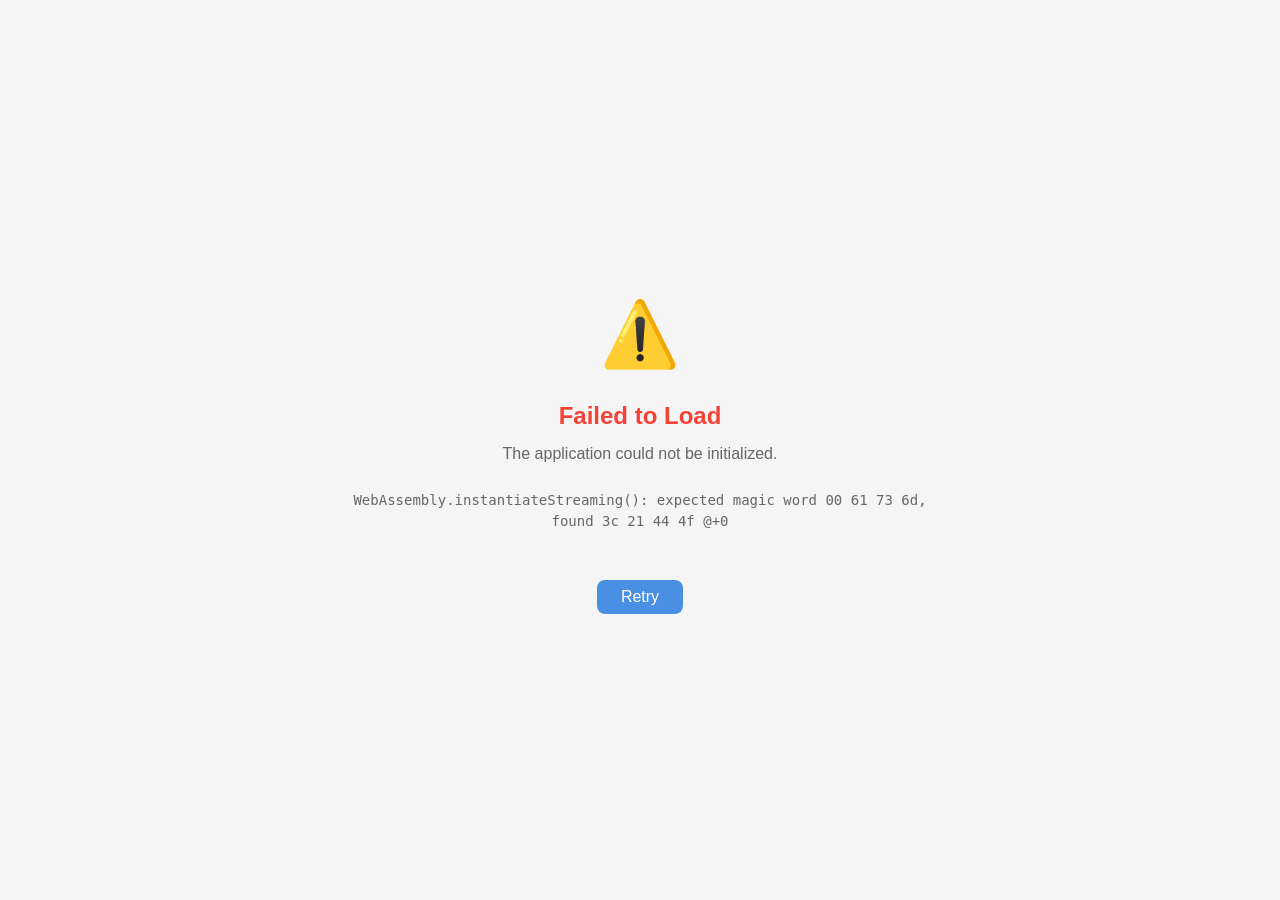
==== commit 0016d7b5: "feat(design): implement 34 design fixes from kelsier designer pipeline audit Phase 1 — Critical Acce" ====
--- a/Public/index.html
+++ b/Public/index.html
@@ -25,18 +25,22 @@
     <link rel="preload" href="BulletinBoard.wasm" as="fetch" type="application/wasm" crossorigin>
 </head>
 <body>
+    <a href="#main-content" class="skip-link">Skip to main content</a>
+
     <!-- Root mounting point -->
-    <div id="app">
+    <div id="app" role="main">
         <div class="loading">
             <div class="spinner"></div>
             <p>Loading Bulletin Board...</p>
             <p class="loading-subtitle">Initializing security features & GPU effects</p>
-            <div class="loading-progress">
+            <div class="loading-progress" role="progressbar" aria-valuenow="0" aria-valuemin="0" aria-valuemax="100" aria-label="Loading progress">
                 <div class="loading-progress__bar" id="load-progress-bar"></div>
             </div>
             <p class="loading-progress__text" id="load-progress-text"></p>
         </div>
     </div>
+
+    <div id="toast-live-region" class="visually-hidden" aria-live="polite" aria-atomic="true"></div>
 
     <!-- WASM Bundle -->
     <script type="module">
--- a/Public/styles.css
+++ b/Public/styles.css
@@ -2,6 +2,17 @@
     margin: 0;
     padding: 0;
     box-sizing: border-box;
+}
+
+@media (prefers-reduced-motion: reduce) {
+    *,
+    *::before,
+    *::after {
+        animation-duration: 0.01ms !important;
+        animation-iteration-count: 1 !important;
+        transition-duration: 0.01ms !important;
+        scroll-behavior: auto !important;
+    }
 }
 
 :root {
@@ -28,7 +39,7 @@
     --color-text: #1a1a1a;
     --color-text-secondary: #4a4a4a;
     --color-text-light: #666666;
-    --color-text-lighter: #999999;
+    --color-text-lighter: #757575;
     --color-text-disabled: #bdbdbd;
 
     --color-background: #f5f5f5;
@@ -83,6 +94,22 @@
     --z-modal: 1050;
     --z-popover: 1060;
     --z-tooltip: 1070;
+
+    --opacity-disabled: 0.5;
+    --opacity-hover: 0.85;
+    --opacity-muted: 0.7;
+
+    --color-overlay: rgba(0, 0, 0, 0.5);
+
+    --shadow-sm: 0 1px 2px rgba(0, 0, 0, 0.05);
+    --shadow-md: 0 4px 6px rgba(0, 0, 0, 0.07);
+    --shadow-lg: 0 10px 15px rgba(0, 0, 0, 0.1);
+    --shadow-xl: 0 20px 25px rgba(0, 0, 0, 0.15);
+
+    --max-width-sm: 480px;
+    --max-width-md: 640px;
+    --max-width-lg: 800px;
+    --max-width-xl: 1200px;
 }
 
 body {
@@ -96,12 +123,41 @@
     -moz-osx-font-smoothing: grayscale;
 }
 
+.skip-link {
+    position: absolute;
+    top: -40px;
+    left: 0;
+    background: var(--color-primary);
+    color: white;
+    padding: var(--spacing-sm) var(--spacing-md);
+    z-index: var(--z-tooltip);
+    transition: top var(--transition-fast);
+    font-weight: var(--font-weight-medium);
+    border-radius: 0 0 var(--radius-md) 0;
+}
+
+.skip-link:focus {
+    top: 0;
+}
+
+.visually-hidden {
+    position: absolute;
+    width: 1px;
+    height: 1px;
+    padding: 0;
+    margin: -1px;
+    overflow: hidden;
+    clip: rect(0, 0, 0, 0);
+    white-space: nowrap;
+    border: 0;
+}
+
 #app {
     min-height: 100vh;
 }
 
 .bulletin-board-app {
-    max-width: 1200px;
+    max-width: var(--max-width-xl);
     margin: 0 auto;
     padding: var(--spacing-lg);
 }
@@ -160,6 +216,17 @@
     transition: width 0.3s ease;
 }
 
+.loading-progress__bar--indeterminate {
+    width: 30% !important;
+    animation: indeterminate-progress 1.5s ease-in-out infinite;
+}
+
+@keyframes indeterminate-progress {
+    0% { transform: translateX(-100%); }
+    50% { transform: translateX(230%); }
+    100% { transform: translateX(-100%); }
+}
+
 .loading-progress__text {
     font-size: 12px !important;
     color: var(--color-text-lighter) !important;
@@ -200,7 +267,7 @@
     background: var(--color-background);
     padding: var(--spacing-md);
     border-radius: var(--radius-md);
-    max-width: 600px;
+    max-width: var(--max-width-md);
 }
 
 .retry-button {
@@ -248,12 +315,12 @@
 }
 
 .article-card:hover {
-    box-shadow: none;
+    box-shadow: var(--shadow-md);
     transform: translateY(-4px);
 }
 
 .article-card--read {
-    opacity: 0.7;
+    opacity: var(--opacity-muted);
 }
 
 .article-card--favorite {
@@ -420,6 +487,16 @@
 .feed-manager-modal,
 .search-bar {
     will-change: transform, opacity;
+}
+
+@media (max-width: 1024px) {
+    .bulletin-board-app {
+        padding: var(--spacing-md);
+    }
+
+    .suggested-feeds-grid {
+        grid-template-columns: repeat(2, 1fr);
+    }
 }
 
 @media (max-width: 768px) {
@@ -611,7 +688,7 @@
     background: var(--color-background);
     border-color: var(--color-primary);
     transform: translateY(-1px);
-    box-shadow: none;
+    box-shadow: var(--shadow-sm);
 }
 
 .toolbar-button--primary {
@@ -672,6 +749,13 @@
     align-items: center;
     justify-content: center;
     border-radius: var(--radius-md);
+}
+
+.toolbar-button:disabled,
+.toolbar-button[aria-disabled="true"] {
+    opacity: var(--opacity-disabled);
+    cursor: not-allowed;
+    pointer-events: none;
 }
 
 .toolbar-group {
@@ -761,13 +845,13 @@
     left: 0;
     right: 0;
     bottom: 0;
-    background: rgba(0, 0, 0, 0.5);
+    background: var(--color-overlay);
     backdrop-filter: blur(4px);
     -webkit-backdrop-filter: blur(4px);
     display: flex;
     align-items: center;
     justify-content: center;
-    z-index: 1000;
+    z-index: var(--z-modal-backdrop);
     animation: fadeIn var(--transition-base);
 }
 
@@ -779,12 +863,12 @@
 .feed-manager {
     background: var(--color-surface);
     border-radius: var(--radius-lg);
-    max-width: 600px;
+    max-width: var(--max-width-md);
     width: 90%;
     max-height: 80vh;
     display: flex;
     flex-direction: column;
-    box-shadow: none;
+    box-shadow: var(--shadow-xl);
     animation: panel-slide-up 300ms cubic-bezier(0.16, 1, 0.3, 1);
 }
 
@@ -866,7 +950,7 @@
 }
 
 .feed-item--disabled {
-    opacity: 0.6;
+    opacity: var(--opacity-disabled);
     border-left-color: var(--color-text-lighter);
 }
 
@@ -1014,11 +1098,11 @@
     color: white;
     padding: var(--spacing-md) var(--spacing-lg);
     border-radius: var(--radius-md);
-    box-shadow: none;
+    box-shadow: var(--shadow-lg);
     display: flex;
     align-items: center;
     gap: var(--spacing-md);
-    z-index: 2000;
+    z-index: var(--z-tooltip);
     animation: slideInRight var(--transition-base);
 }
 
@@ -1064,6 +1148,76 @@
     opacity: 1;
 }
 
+.loading-spinner {
+    display: flex;
+    flex-direction: column;
+    align-items: center;
+    gap: var(--spacing-sm);
+}
+
+.loading-spinner--centered {
+    justify-content: center;
+    padding: var(--spacing-lg);
+}
+
+.loading-spinner__element {
+    position: relative;
+}
+
+.loading-spinner__bar {
+    position: absolute;
+    width: 3px;
+    height: 8px;
+    background: var(--color-text-lighter);
+    border-radius: 2px;
+    opacity: 0.3;
+    animation: spinner-fade 1s linear infinite;
+}
+
+.loading-spinner__bar[data-bar="1"] { transform: rotate(0deg) translateY(-12px); animation-delay: -0.875s; }
+.loading-spinner__bar[data-bar="2"] { transform: rotate(45deg) translateY(-12px); animation-delay: -0.75s; }
+.loading-spinner__bar[data-bar="3"] { transform: rotate(90deg) translateY(-12px); animation-delay: -0.625s; }
+.loading-spinner__bar[data-bar="4"] { transform: rotate(135deg) translateY(-12px); animation-delay: -0.5s; }
+.loading-spinner__bar[data-bar="5"] { transform: rotate(180deg) translateY(-12px); animation-delay: -0.375s; }
+.loading-spinner__bar[data-bar="6"] { transform: rotate(225deg) translateY(-12px); animation-delay: -0.25s; }
+.loading-spinner__bar[data-bar="7"] { transform: rotate(270deg) translateY(-12px); animation-delay: -0.125s; }
+.loading-spinner__bar[data-bar="8"] { transform: rotate(315deg) translateY(-12px); animation-delay: 0s; }
+
+@keyframes spinner-fade {
+    0%, 100% { opacity: 0.3; }
+    50% { opacity: 1; }
+}
+
+.loading-spinner--small .loading-spinner__bar { width: 2px; height: 5px; }
+.loading-spinner--small .loading-spinner__bar[data-bar="1"] { transform: rotate(0deg) translateY(-7px); }
+.loading-spinner--small .loading-spinner__bar[data-bar="2"] { transform: rotate(45deg) translateY(-7px); }
+.loading-spinner--small .loading-spinner__bar[data-bar="3"] { transform: rotate(90deg) translateY(-7px); }
+.loading-spinner--small .loading-spinner__bar[data-bar="4"] { transform: rotate(135deg) translateY(-7px); }
+.loading-spinner--small .loading-spinner__bar[data-bar="5"] { transform: rotate(180deg) translateY(-7px); }
+.loading-spinner--small .loading-spinner__bar[data-bar="6"] { transform: rotate(225deg) translateY(-7px); }
+.loading-spinner--small .loading-spinner__bar[data-bar="7"] { transform: rotate(270deg) translateY(-7px); }
+.loading-spinner--small .loading-spinner__bar[data-bar="8"] { transform: rotate(315deg) translateY(-7px); }
+
+.loading-spinner--primary .loading-spinner__bar { background: var(--color-primary); }
+.loading-spinner--light .loading-spinner__bar { background: white; }
+
+.loading-spinner__message {
+    font-size: var(--font-size-sm);
+    color: var(--color-text-light);
+}
+
+.sr-only {
+    position: absolute;
+    width: 1px;
+    height: 1px;
+    padding: 0;
+    margin: -1px;
+    overflow: hidden;
+    clip: rect(0, 0, 0, 0);
+    white-space: nowrap;
+    border: 0;
+}
+
 .error-message {
     padding: var(--spacing-md);
     background: var(--color-error);
@@ -1094,13 +1248,74 @@
     opacity: 1;
 }
 
+.error-message--warning {
+    background: var(--color-warning);
+}
+
+.error-message--info {
+    background: var(--color-info);
+}
+
+.error-message__icon {
+    flex-shrink: 0;
+    margin-right: var(--spacing-sm);
+}
+
+.error-message__content {
+    flex: 1;
+}
+
+.error-message__title {
+    font-weight: var(--font-weight-semibold);
+    margin-bottom: var(--spacing-xs);
+}
+
+.error-message__message {
+    font-size: var(--font-size-sm);
+    opacity: 0.95;
+}
+
+.error-message__details {
+    font-size: var(--font-size-xs);
+    opacity: 0.8;
+    margin-top: var(--spacing-xs);
+    font-family: monospace;
+}
+
+.error-message__actions {
+    display: flex;
+    align-items: center;
+    gap: var(--spacing-xs);
+    flex-shrink: 0;
+    margin-left: var(--spacing-sm);
+}
+
+.error-message__action {
+    padding: var(--spacing-xs) var(--spacing-sm);
+    background: rgba(255, 255, 255, 0.2);
+    border: 1px solid rgba(255, 255, 255, 0.3);
+    border-radius: var(--radius-sm);
+    color: white;
+    cursor: pointer;
+    font-size: var(--font-size-sm);
+    transition: background var(--transition-fast);
+}
+
+.error-message__action:hover {
+    background: rgba(255, 255, 255, 0.3);
+}
+
+.error-message__retry {
+    font-weight: var(--font-weight-medium);
+}
+
 .card-expansion-backdrop {
     position: fixed;
     top: 0;
     left: 0;
     right: 0;
     bottom: 0;
-    background: rgba(0, 0, 0, 0.5);
+    background: var(--color-overlay);
     z-index: 10000;
     will-change: opacity;
 }
@@ -1113,17 +1328,32 @@
     background: var(--color-surface);
 }
 
-.article-detail-overlay {
-    position: fixed;
+#article-detail-backdrop {
+    position: fixed !important;
     top: 0;
     left: 0;
     right: 0;
     bottom: 0;
+    z-index: 999;
+    overflow: visible !important;
+}
+
+#article-detail-backdrop > div:last-child {
+    position: absolute !important;
+    top: 0;
+    left: 0;
+    right: 0;
+    bottom: 0;
+    overflow-y: auto;
+}
+
+.article-detail-overlay {
+    position: relative;
+    min-height: 100%;
     z-index: 1000;
     display: flex;
     align-items: flex-start;
     justify-content: center;
-    overflow-y: auto;
     -webkit-overflow-scrolling: touch;
     padding: var(--spacing-lg) var(--spacing-md);
     animation: overlay-fade-in 250ms ease;
@@ -1136,7 +1366,7 @@
 
 .article-detail {
     position: relative;
-    max-width: 800px;
+    max-width: var(--max-width-lg);
     width: 100%;
     background: var(--color-surface);
     border-radius: var(--radius-lg);
@@ -1157,7 +1387,7 @@
     height: 36px;
     border-radius: 50%;
     border: none;
-    background: rgba(0, 0, 0, 0.5);
+    background: var(--color-overlay);
     color: white;
     font-size: 18px;
     cursor: pointer;
@@ -1364,15 +1594,12 @@
         right: var(--spacing-sm);
     }
 }
-        font-size: var(--font-size-lg);
-    }
-}
 
 .category-filter-bar {
     display: flex;
-    gap: 8px;
+    gap: var(--spacing-sm);
     overflow-x: auto;
-    padding: 8px 0;
+    padding: var(--spacing-sm) 0;
     margin-bottom: var(--spacing-sm);
     scrollbar-width: thin;
     -webkit-overflow-scrolling: touch;
@@ -1422,9 +1649,9 @@
 .article-card__badges {
     display: flex;
     align-items: center;
-    gap: 8px;
+    gap: var(--spacing-sm);
     flex-wrap: wrap;
-    margin-bottom: 4px;
+    margin-bottom: var(--spacing-xs);
 }
 
 .article-card__category {
@@ -1441,9 +1668,9 @@
 .article-detail__badges {
     display: flex;
     align-items: center;
-    gap: 8px;
+    gap: var(--spacing-sm);
     flex-wrap: wrap;
-    margin-bottom: 8px;
+    margin-bottom: var(--spacing-sm);
 }
 
 .article-detail__category {
@@ -1460,9 +1687,9 @@
 .sentiment-indicator {
     display: inline-flex;
     align-items: center;
-    gap: 4px;
+    gap: var(--spacing-xs);
     font-size: 0.75rem;
-    padding: 2px 8px;
+    padding: 2px var(--spacing-sm);
     border-radius: 8px;
     font-weight: var(--font-weight-medium);
     line-height: 1.4;
@@ -1506,8 +1733,8 @@
 
 .related-articles {
     border-top: 1px solid var(--color-border);
-    margin-top: 16px;
-    padding: 12px var(--spacing-lg) 0;
+    margin-top: var(--spacing-md);
+    padding: var(--spacing-md) var(--spacing-lg) 0;
 }
 
 .related-articles__title {
@@ -1516,16 +1743,16 @@
     color: var(--color-text-light);
     text-transform: uppercase;
     letter-spacing: 0.05em;
-    margin-bottom: 8px;
+    margin-bottom: var(--spacing-sm);
 }
 
 .related-article-item {
     display: flex;
     align-items: center;
-    gap: 8px;
-    padding: 8px;
+    gap: var(--spacing-sm);
+    padding: var(--spacing-sm);
     cursor: pointer;
-    border-radius: 8px;
+    border-radius: var(--radius-md);
     transition: background var(--transition-fast);
 }
 
@@ -1552,51 +1779,16 @@
 }
 
 .article-card--tinted {
-    background: rgba(255, 255, 255, 0.4);
     box-shadow: none;
 }
 
 .article-card--tinted:hover {
-    box-shadow: none;
+    box-shadow: var(--shadow-md);
     transform: translateY(-2px);
 }
 
-.article-card--tinted .article-card__title {
-    color: inherit;
-}
-
-.article-card--tinted .article-card__description {
-    color: inherit;
-    opacity: 0.85;
-}
-
-.article-card--tinted .article-card__metadata {
-    opacity: 0.7;
-}
-
 .article-card--tinted .article-card__keyword {
-    background: rgba(0, 0, 0, 0.08);
-    color: inherit;
-}
-
-.article-card--tinted .article-card__footer {
-    color: inherit;
-}
-
-.article-card--tinted .article-card__action {
-    border-color: rgba(0, 0, 0, 0.15);
-    color: inherit;
-}
-
-.article-card--tinted .article-card__link {
-    color: inherit;
-    opacity: 0.9;
-    font-weight: var(--font-weight-semibold);
-}
-
-.article-card--tinted .article-card__read-indicator {
-    color: inherit;
-    opacity: 0.6;
+    background: rgba(0, 0, 0, 0.06);
 }
 
 .sort-group {
@@ -1616,9 +1808,9 @@
 .settings-panel {
     background: var(--color-surface);
     border-radius: var(--radius-lg);
-    max-width: 500px;
+    max-width: var(--max-width-sm);
     width: 90%;
-    box-shadow: none;
+    box-shadow: var(--shadow-xl);
     animation: panel-slide-up 300ms cubic-bezier(0.16, 1, 0.3, 1);
 }
 
@@ -1808,7 +2000,7 @@
     --color-text: #e8e8e8;
     --color-text-secondary: #b8b8b8;
     --color-text-light: #999999;
-    --color-text-lighter: #666666;
+    --color-text-lighter: #8a8a8a;
     --color-text-disabled: #4a4a4a;
 
     --color-background: #121212;
@@ -1821,7 +2013,7 @@
 }
 
 body.theme-dark .article-card--tinted {
-    background: rgba(40, 40, 40, 0.6);
+    box-shadow: var(--shadow-sm);
 }
 
 body.theme-dark .article-detail {
@@ -1965,19 +2157,19 @@
 .category-grid {
     display: grid;
     grid-template-columns: repeat(auto-fill, minmax(320px, 1fr));
-    gap: 16px;
-    padding: 16px;
+    gap: var(--spacing-md);
+    padding: var(--spacing-md);
 }
 
 .category-column {
     display: flex;
     flex-direction: column;
-    gap: 12px;
+    gap: var(--spacing-md);
     max-height: 80vh;
     overflow-y: auto;
     border-radius: var(--radius-lg, 12px);
     background: var(--color-surface-hover);
-    padding: 0 8px 8px;
+    padding: 0 var(--spacing-sm) var(--spacing-sm);
 }
 
 .category-column__header {
@@ -2006,7 +2198,7 @@
 }
 
 .grid-card {
-    padding: 12px;
+    padding: var(--spacing-md);
     border-radius: var(--radius-md, 8px);
     cursor: pointer;
     transition: var(--transition-fast, 0.15s ease);
@@ -2014,6 +2206,7 @@
 
 .grid-card:hover {
     transform: translateY(-1px);
+    box-shadow: var(--shadow-sm);
 }
 
 .grid-card--tinted {
@@ -2021,7 +2214,7 @@
 }
 
 .grid-card--read {
-    opacity: 0.7;
+    opacity: var(--opacity-muted);
 }
 
 .grid-card--favorite {
@@ -2077,7 +2270,7 @@
 .grid-card__actions {
     display: flex;
     align-items: center;
-    gap: 8px;
+    gap: var(--spacing-sm);
 }
 
 .grid-card__action {
@@ -2198,7 +2391,7 @@
 .empty-state__cta:hover {
     background: var(--color-primary-dark);
     transform: translateY(-2px);
-    box-shadow: none;
+    box-shadow: var(--shadow-md);
 }
 
 .empty-state__divider {
@@ -2245,7 +2438,7 @@
 
 .suggested-feed-card:hover {
     border-color: var(--color-primary);
-    box-shadow: none;
+    box-shadow: var(--shadow-sm);
     transform: translateY(-2px);
 }
 
@@ -2454,3 +2647,31 @@
 .toolbar-icon svg {
     display: block;
 }
+
+@media print {
+    .app-toolbar,
+    .search-bar,
+    .category-filter-bar,
+    .feed-manager-modal,
+    .toast,
+    .modal-overlay,
+    .skip-link {
+        display: none !important;
+    }
+
+    .article-card {
+        break-inside: avoid;
+        box-shadow: none;
+        border: 1px solid #ddd;
+    }
+
+    .article-detail {
+        max-width: 100%;
+        box-shadow: none;
+    }
+
+    body {
+        background: white;
+        color: black;
+    }
+}
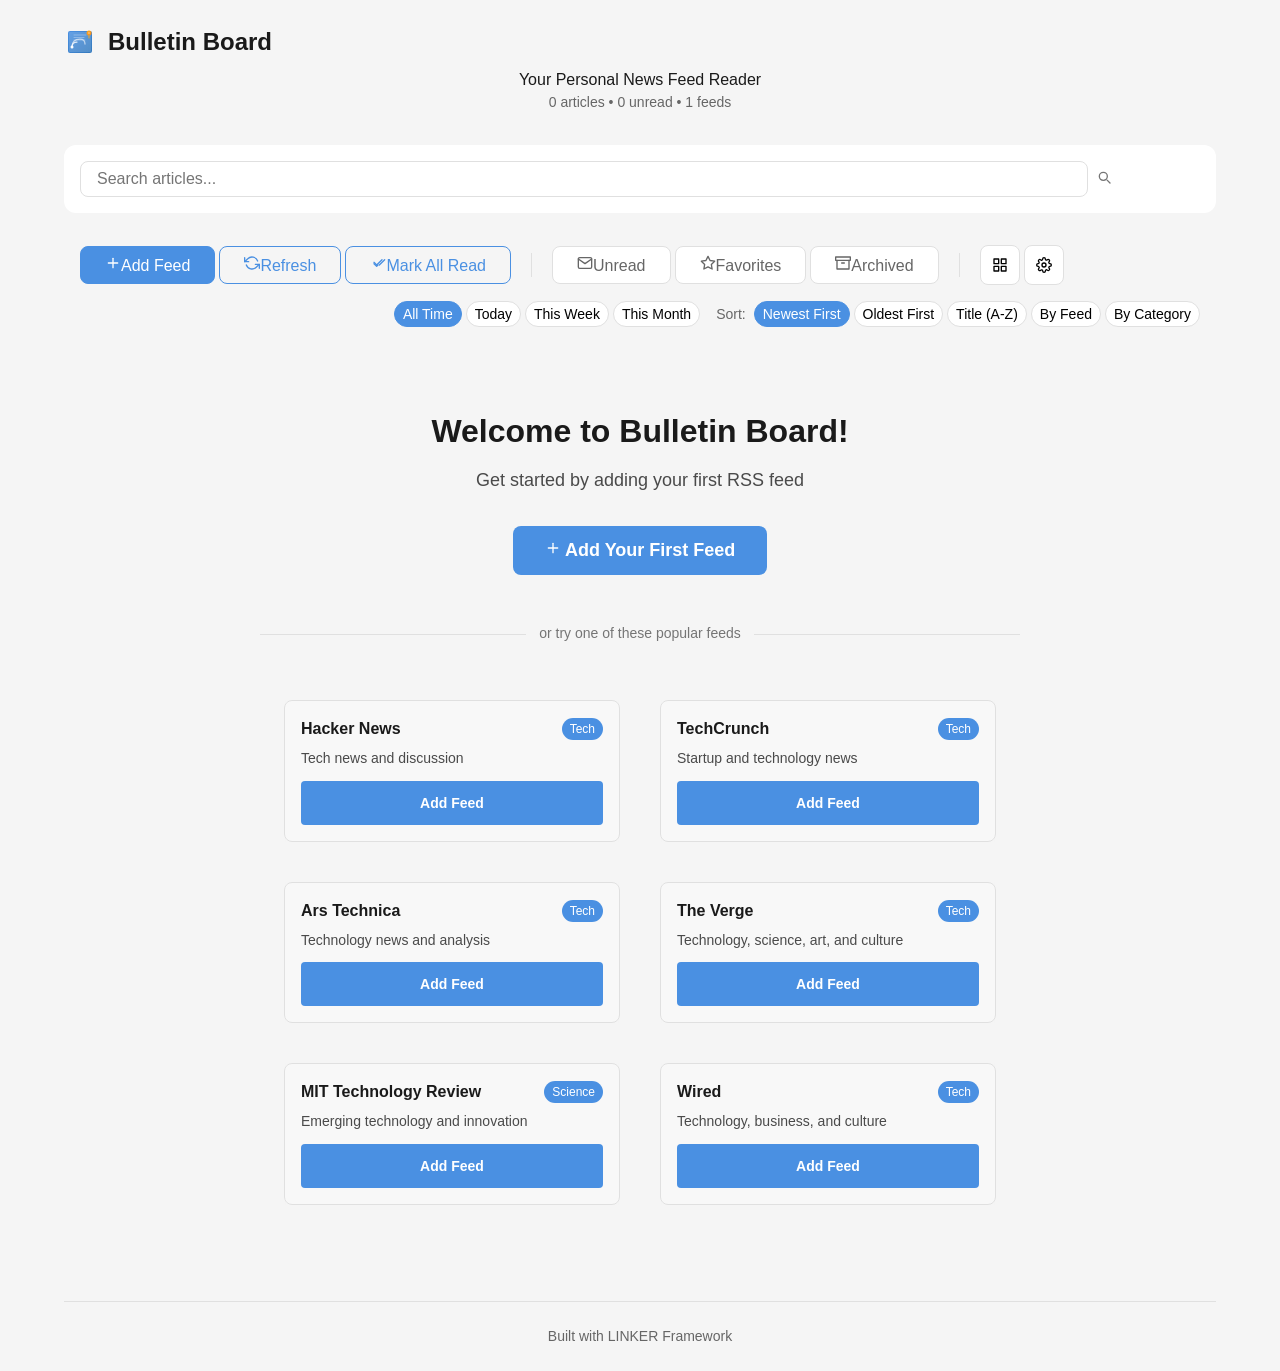
==== commit 80d734b4: "feat: Security hardening, state consolidation, and code cleanup - Add InputSanitizer for URL scheme " ====
--- a/Public/index.html
+++ b/Public/index.html
@@ -6,7 +6,7 @@
     <title>Bulletin Board - RSS Feed Reader</title>
 
     <!-- Security Headers -->
-    <meta http-equiv="Content-Security-Policy" content="default-src 'self'; script-src 'self' 'unsafe-inline' 'wasm-unsafe-eval'; style-src 'self' 'unsafe-inline'; img-src 'self' data: blob: https:; connect-src 'self' https:; font-src 'self' data:;">
+    <meta http-equiv="Content-Security-Policy" content="default-src 'self'; script-src 'self' 'unsafe-inline' 'wasm-unsafe-eval'; style-src 'self' 'unsafe-inline'; img-src 'self' data: blob: https:; connect-src 'self' https:; font-src 'self' data:; object-src 'none'; frame-ancestors 'none'; upgrade-insecure-requests">
 
     <!-- Meta Tags -->
     <meta name="description" content="A modern RSS feed reader built with Swift WASM and LINKER framework">
